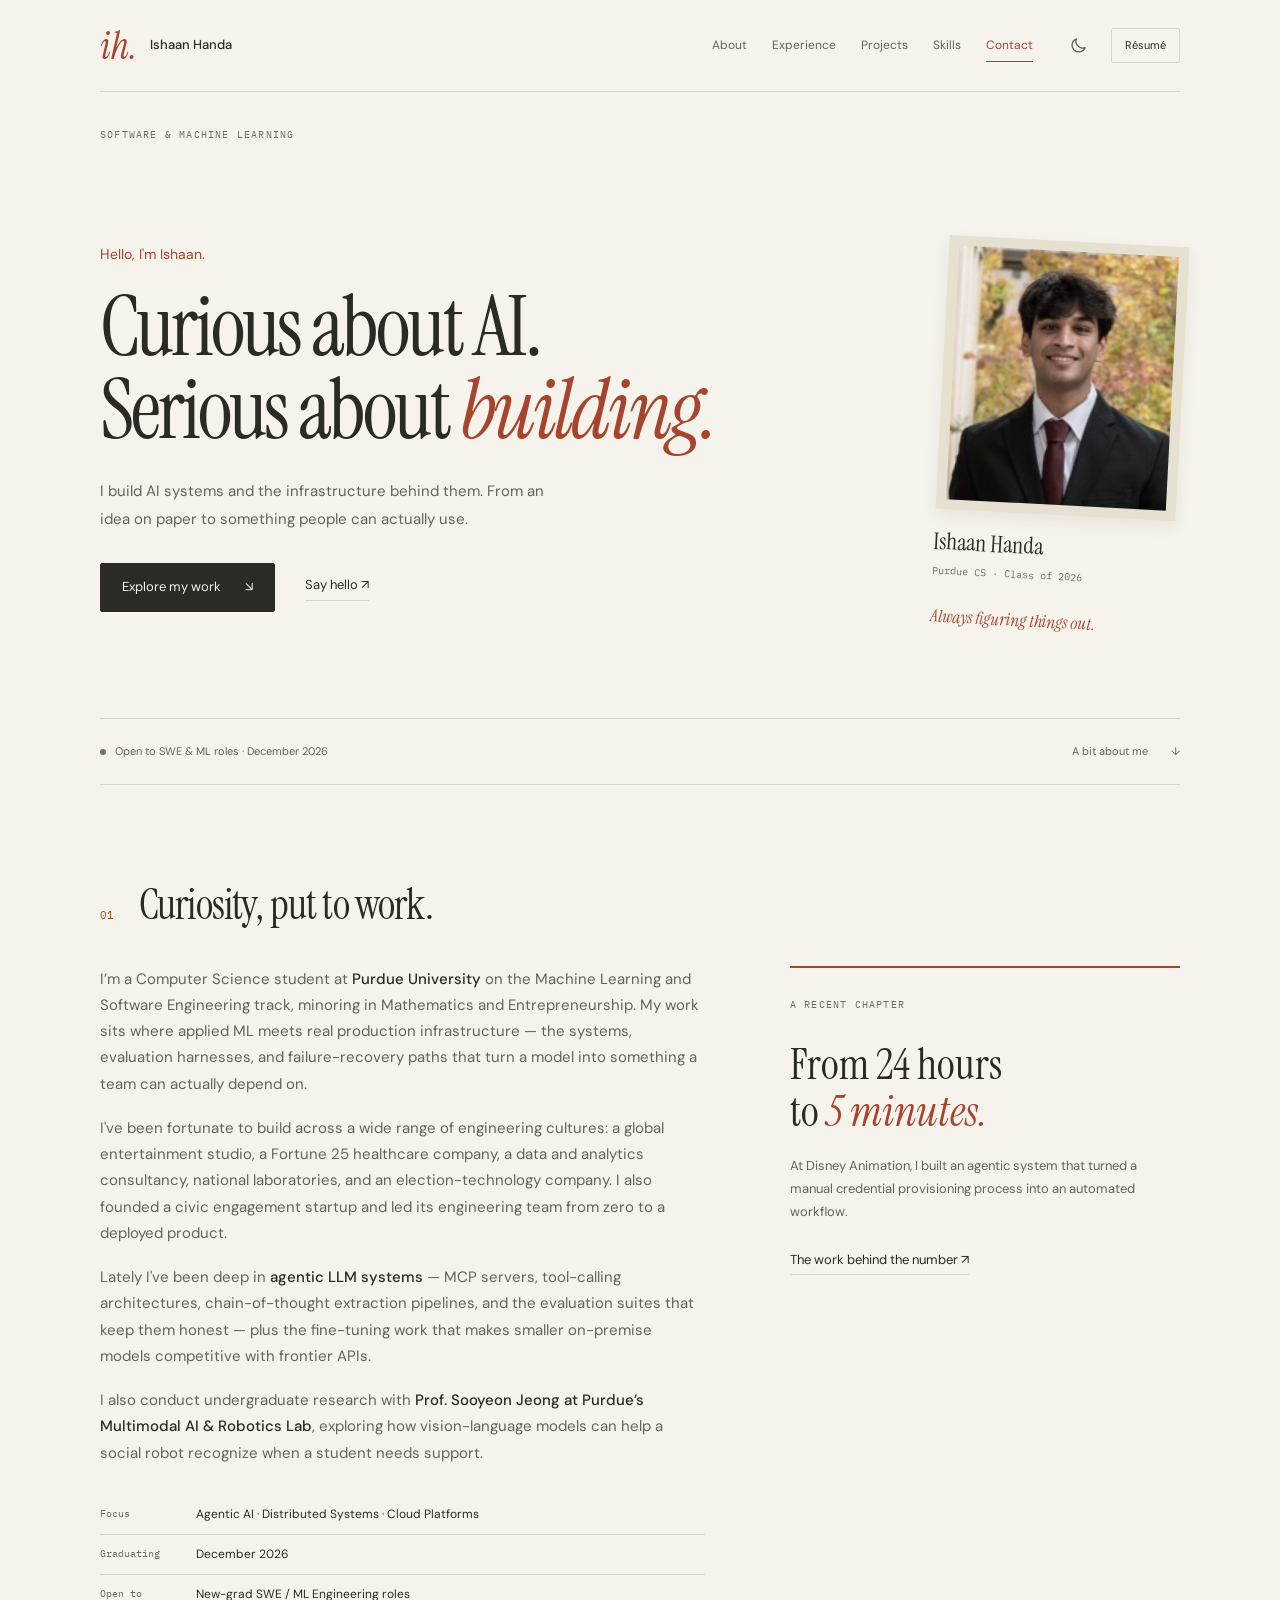
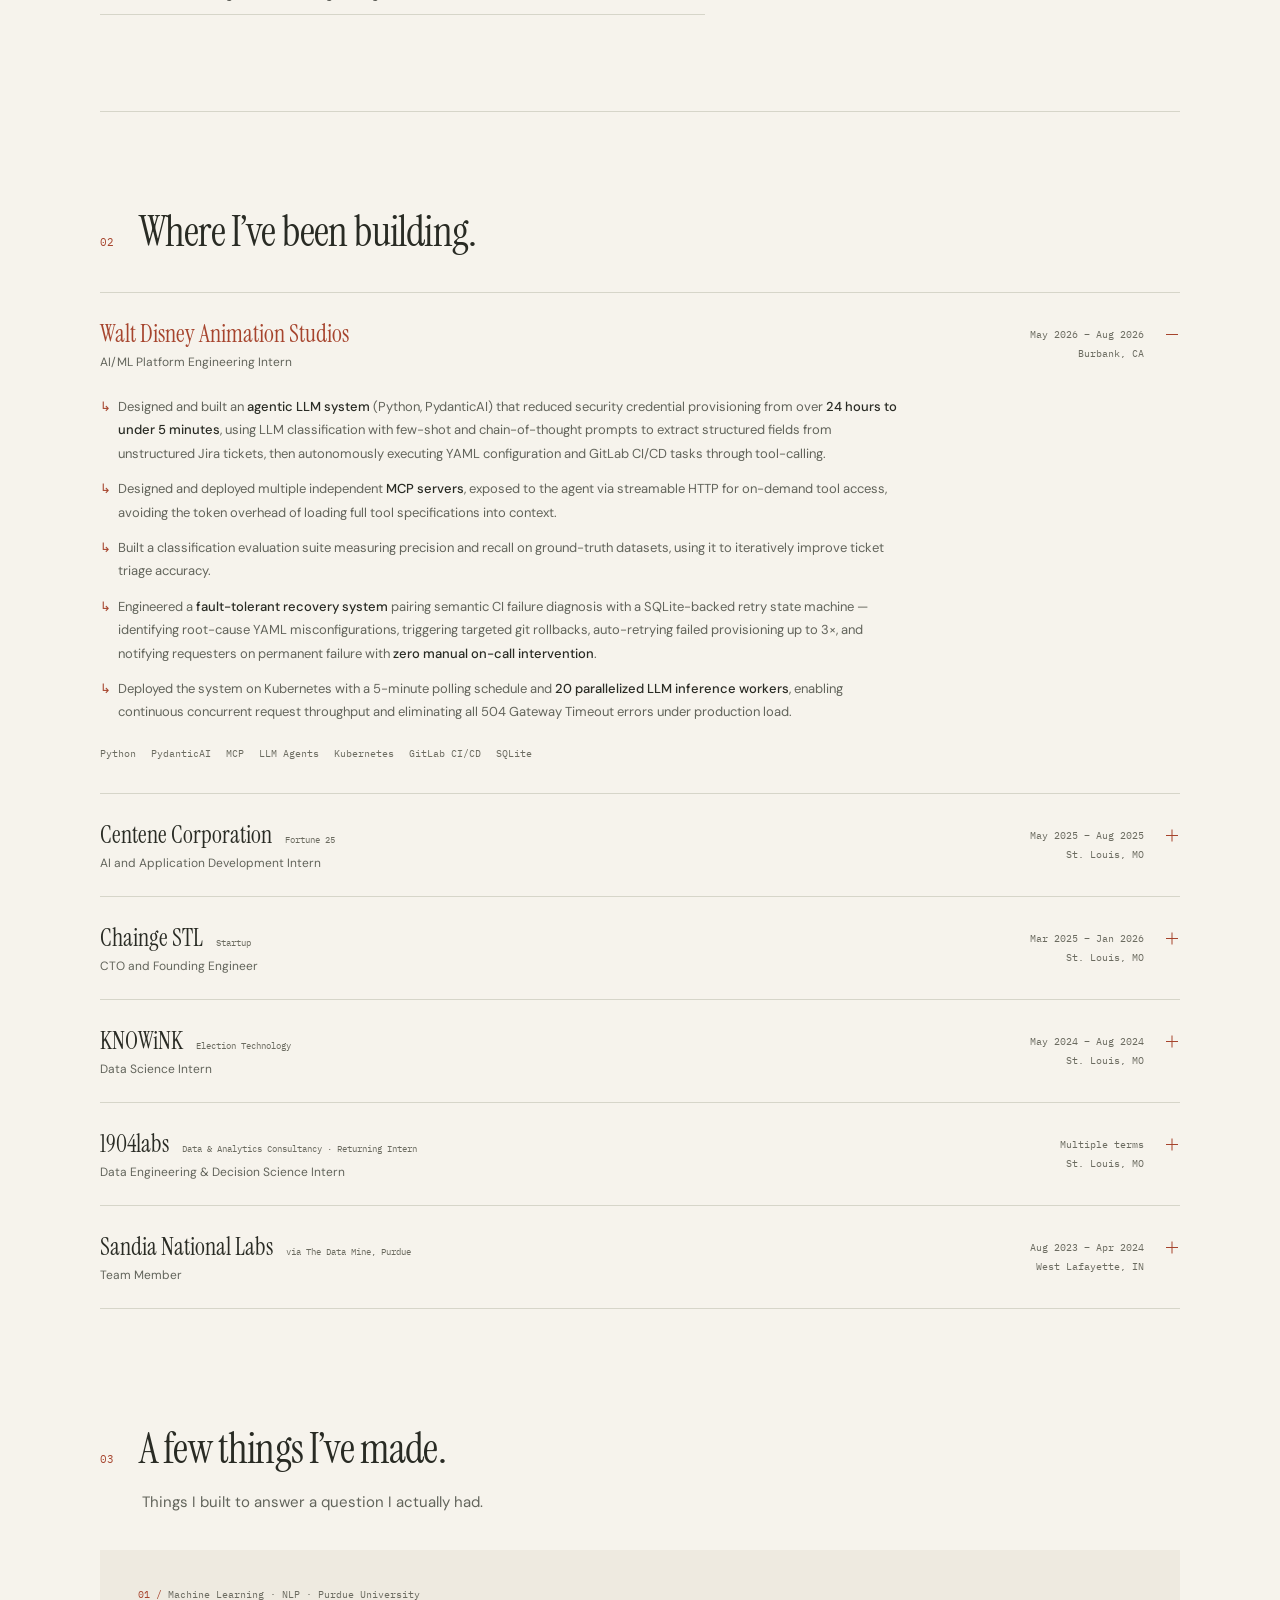
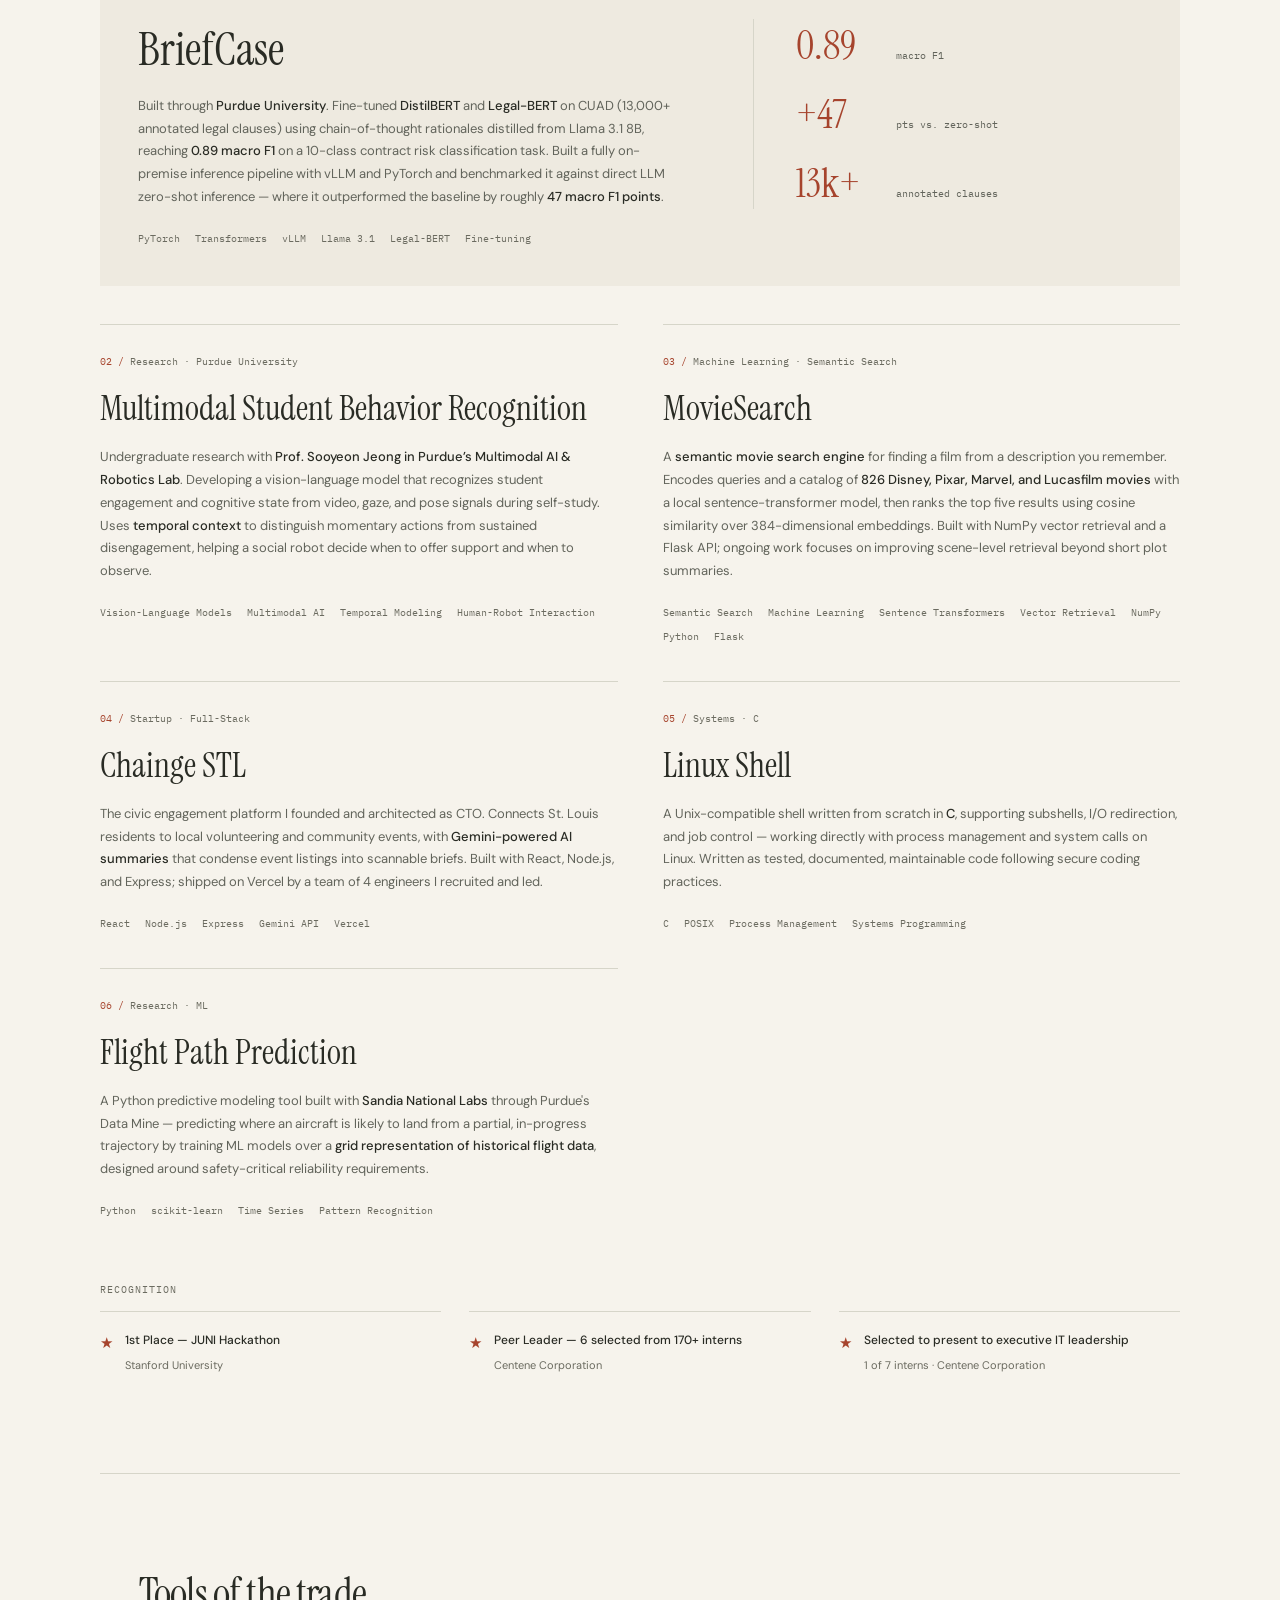
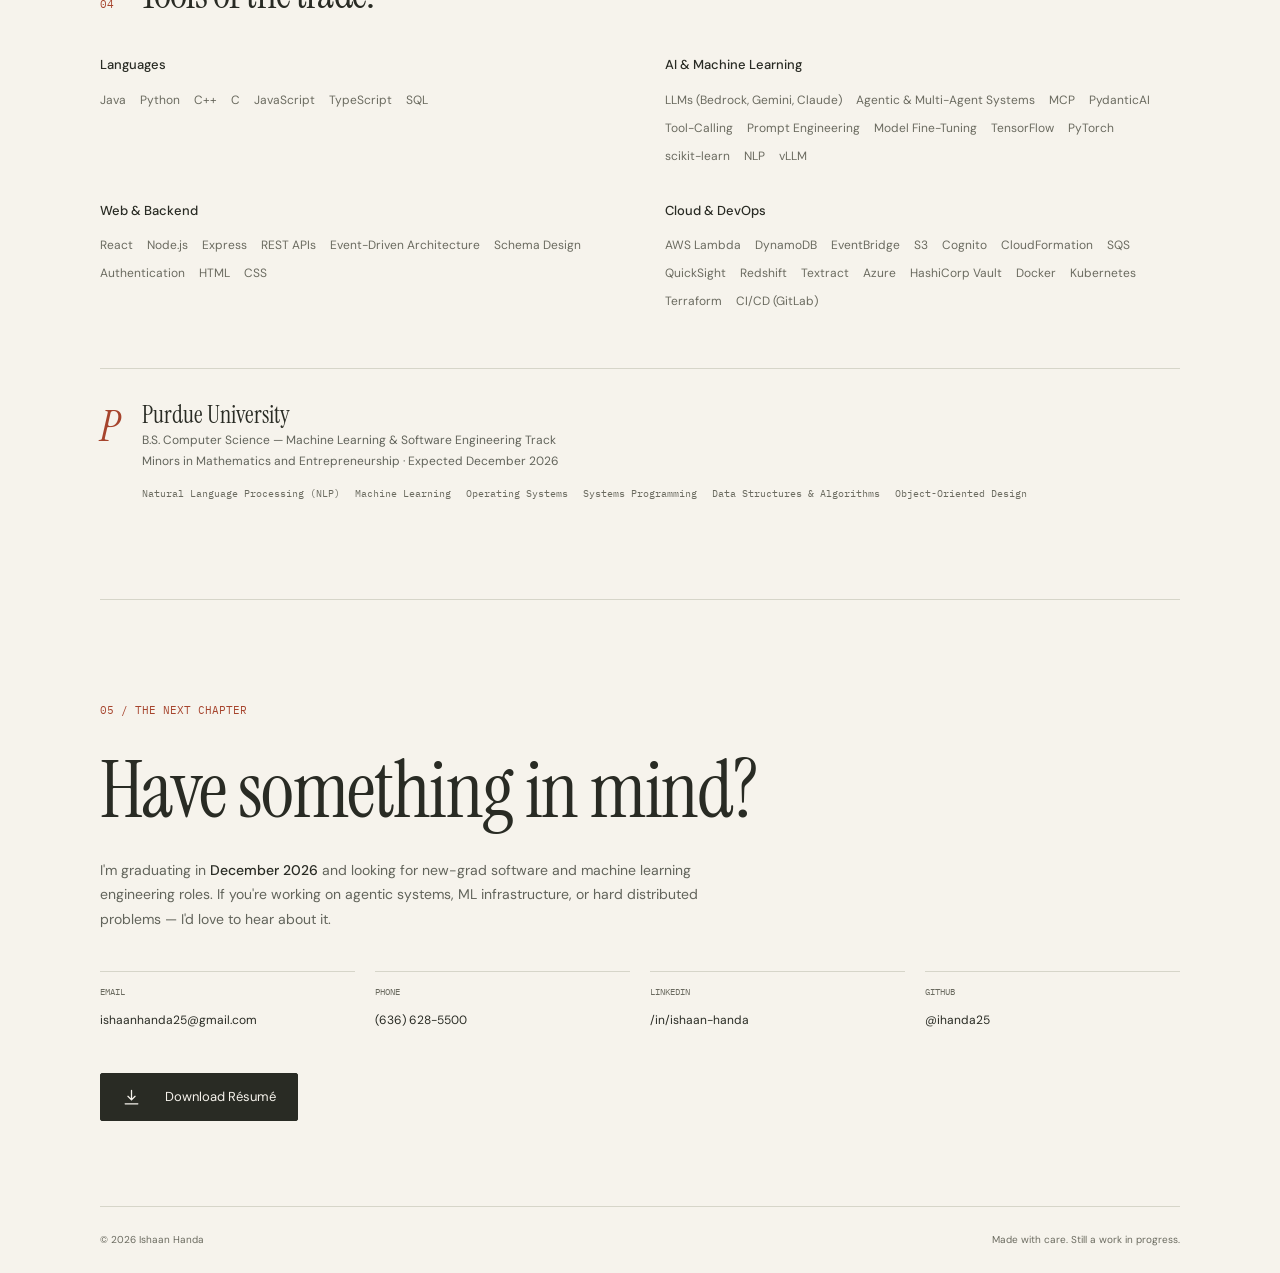
==== index.html @ b1f54fbf "Initial commit: personal site Single-page static site — index.html, styles.css, main.js — plus edito" ====
<!DOCTYPE html>
<html lang="en" data-theme="light">
<head>
<meta charset="UTF-8" />
<meta name="viewport" content="width=device-width, initial-scale=1.0" />
<title>Ishaan Handa — Software Engineer &amp; ML Engineer</title>

<meta name="description" content="Ishaan Handa — Purdue CS (Machine Learning &amp; Software Engineering). AI/ML Platform Engineering Intern at Walt Disney Animation Studios. Agentic LLM systems, distributed backends, and cloud infrastructure on AWS and Azure." />
<meta name="author" content="Ishaan Handa" />
<link rel="canonical" href="https://ishaanhanda.com/" />

<meta property="og:type" content="website" />
<meta property="og:title" content="Ishaan Handa — Software Engineer &amp; ML Engineer" />
<meta property="og:description" content="Purdue CS. Agentic LLM systems, distributed backends, and cloud infrastructure. Previously Disney Animation, Centene, 1904labs, KNOWiNK, Sandia National Labs." />
<meta property="og:url" content="https://ishaanhanda.com/" />
<meta name="twitter:card" content="summary_large_image" />

<link rel="preconnect" href="https://fonts.googleapis.com" />
<link rel="preconnect" href="https://fonts.gstatic.com" crossorigin />
<link href="https://fonts.googleapis.com/css2?family=DM+Sans:wght@400;500;600;700&family=Instrument+Serif:ital@0;1&family=IBM+Plex+Mono:wght@400;500&display=swap" rel="stylesheet" />
<link rel="stylesheet" href="styles.css" />
<link rel="icon" href="data:image/svg+xml,<svg xmlns='http://www.w3.org/2000/svg' viewBox='0 0 100 100'><rect width='100' height='100' rx='22' fill='%230b0d11'/><text y='71' x='50' text-anchor='middle' font-size='58' font-family='monospace' font-weight='bold' fill='%2338bdf8'>ih</text></svg>" />

<script type="application/ld+json">
{
  "@context": "https://schema.org",
  "@type": "Person",
  "name": "Ishaan Handa",
  "email": "mailto:ishaanhanda25@gmail.com",
  "telephone": "+1-636-628-5500",
  "url": "https://ishaanhanda.com/",
  "jobTitle": "Software Engineer, Machine Learning",
  "sameAs": ["https://linkedin.com/in/ishaan-handa", "https://github.com/ihanda25"],
  "alumniOf": { "@type": "CollegeOrUniversity", "name": "Purdue University" },
  "knowsAbout": ["Large Language Models", "Agentic AI Systems", "Model Context Protocol", "Distributed Systems", "AWS", "Machine Learning"]
}
</script>
</head>

<body>
<a class="skip-link" href="#main">Skip to content</a>

<div class="grain" aria-hidden="true"></div>
<div class="glow glow-a" aria-hidden="true"></div>
<div class="glow glow-b" aria-hidden="true"></div>

<!-- ══ NAV ══ -->
<header class="nav" id="nav">
  <div class="wrap nav-inner">
    <a href="#top" class="brand" aria-label="Ishaan Handa, home">
      <span class="brand-mark">ih.</span>
      <span class="brand-name">Ishaan Handa</span>
    </a>

    <nav id="nav-links" class="nav-links" aria-label="Section navigation">
      <a href="#about">About</a>
      <a href="#experience">Experience</a>
      <a href="#projects">Projects</a>
      <a href="#skills">Skills</a>
      <a href="#contact">Contact</a>
    </nav>

    <div class="nav-actions">
      <button id="theme-toggle" class="icon-btn" aria-label="Toggle color theme" title="Toggle theme">
        <svg class="i-sun" viewBox="0 0 24 24" aria-hidden="true"><circle cx="12" cy="12" r="4.2"/><path d="M12 2v2.6M12 19.4V22M2 12h2.6M19.4 12H22M4.9 4.9l1.9 1.9M17.2 17.2l1.9 1.9M19.1 4.9l-1.9 1.9M6.8 17.2l-1.9 1.9"/></svg>
        <svg class="i-moon" viewBox="0 0 24 24" aria-hidden="true"><path d="M20.5 14.6A8.6 8.6 0 0 1 9.4 3.5a8.6 8.6 0 1 0 11.1 11.1Z"/></svg>
      </button>
      <a class="btn btn-sm" href="assets/Ishaan-Handa-Resume.pdf" target="_blank" rel="noopener">Résumé</a>
      <button id="menu-btn" class="icon-btn menu-btn" aria-label="Open menu" aria-expanded="false" aria-controls="nav-links">
        <svg viewBox="0 0 24 24" aria-hidden="true"><path d="M3 6h18M3 12h18M3 18h18"/></svg>
      </button>
    </div>
  </div>
  <div class="nav-progress" id="nav-progress" aria-hidden="true"></div>
</header>

<main id="main">
<span id="top"></span>

<!-- ══ HERO ══ -->
<section class="hero wrap">
  <div class="hero-meta"><span>Software &amp; machine learning</span></div>
  <div class="hero-layout">
    <div class="hero-copy">
      <p class="eyebrow">Hello, I'm Ishaan.</p>
      <h1 class="hero-title">Curious about AI.<br>Serious about <em>building.</em></h1>
      <p class="hero-sub">I build AI systems and the infrastructure behind them. From an idea on paper to something people can actually use.</p>
      <div class="hero-cta"><a class="btn btn-primary" href="#projects">Explore my work <span aria-hidden="true">↘</span></a><a class="text-link" href="mailto:ishaanhanda25@gmail.com">Say hello <span aria-hidden="true">↗</span></a></div>
    </div>
    <figure class="portrait"><div class="portrait-frame"><img src="assets/headshot.jpeg" width="200" height="200" alt="Ishaan Handa" fetchpriority="high" /></div><figcaption>Ishaan Handa<span>Purdue CS · Class of 2026</span></figcaption><span class="portrait-note" aria-hidden="true">Always figuring things out.</span></figure>
  </div>
  <div class="hero-foot"><p><span class="status-dot" aria-hidden="true"></span>Open to SWE &amp; ML roles · December 2026</p><a href="#about">A bit about me <span aria-hidden="true">↓</span></a></div>
</section>

<!-- ══ ABOUT ══ -->
<section id="about" class="wrap section">
  <div class="sec-head reveal">
    <span class="sec-num">01</span>
    <h2>Curiosity, put to work.</h2>
  </div>

  <div class="about-grid">
    <div class="about-copy reveal">
      <p>
        I’m a Computer Science student at <strong>Purdue University</strong> on the Machine Learning and
        Software Engineering track, minoring in Mathematics and Entrepreneurship. My work sits where applied
        ML meets real production infrastructure — the systems, evaluation harnesses, and failure-recovery
        paths that turn a model into something a team can actually depend on.
      </p>
      <p>
        I've been fortunate to build across a wide range of engineering cultures: a global entertainment
        studio, a Fortune 25 healthcare company, a data and analytics consultancy, national laboratories,
        and an election-technology company. I also founded a civic engagement startup and led its
        engineering team from zero to a deployed product.
      </p>
      <p>
        Lately I've been deep in <strong>agentic LLM systems</strong> — MCP servers, tool-calling
        architectures, chain-of-thought extraction pipelines, and the evaluation suites that keep them
        honest — plus the fine-tuning work that makes smaller on-premise models competitive with
        frontier APIs.
      </p>

      <p>I also conduct undergraduate research with <strong>Prof. Sooyeon Jeong at Purdue’s Multimodal AI &amp; Robotics Lab</strong>, exploring how vision-language models can help a social robot recognize when a student needs support.</p>

      <ul class="about-facts">
        <li><span>Focus</span> Agentic AI · Distributed Systems · Cloud Platforms</li>
        <li><span>Graduating</span> December 2026</li>
        <li><span>Open to</span> New-grad SWE / ML Engineering roles</li>
      </ul>
    </div>

    <aside class="about-note reveal"><span class="note-label">A recent chapter</span><h3>From 24 hours<br>to <em>5 minutes.</em></h3><p>At Disney Animation, I built an agentic system that turned a manual credential provisioning process into an automated workflow.</p><a class="text-link" href="#experience">The work behind the number ↗</a></aside>
  </div>
</section>

<!-- ══ EXPERIENCE ══ -->
<section id="experience" class="wrap section">
  <div class="sec-head reveal">
    <span class="sec-num">02</span>
    <h2>Where I’ve been building.</h2>
  </div>

  <ol class="timeline">

    <!-- Disney -->
    <li class="tl-item reveal">
      <div class="tl-marker"><span class="tl-dot current"></span></div>
      <details class="tl-card" open><summary class="tl-head">
          <div>
            <h3 class="tl-role">AI/ML Platform Engineering Intern</h3>
            <p class="tl-org">Walt Disney Animation Studios</p>
          </div>
          <div class="tl-meta">
            <span class="tl-date">May 2026 – Aug 2026</span>
            <span class="tl-loc">Burbank, CA</span>
          </div>
        <span class="expand-mark" aria-hidden="true"></span></summary><div class="job-detail">
        <ul class="tl-bullets">
          <li>Designed and built an <strong>agentic LLM system</strong> (Python, PydanticAI) that reduced security credential provisioning from over <strong>24 hours to under 5 minutes</strong>, using LLM classification with few-shot and chain-of-thought prompts to extract structured fields from unstructured Jira tickets, then autonomously executing YAML configuration and GitLab CI/CD tasks through tool-calling.</li>
          <li>Designed and deployed multiple independent <strong>MCP servers</strong>, exposed to the agent via streamable HTTP for on-demand tool access, avoiding the token overhead of loading full tool specifications into context.</li>
          <li>Built a classification evaluation suite measuring precision and recall on ground-truth datasets, using it to iteratively improve ticket triage accuracy.</li>
          <li>Engineered a <strong>fault-tolerant recovery system</strong> pairing semantic CI failure diagnosis with a SQLite-backed retry state machine — identifying root-cause YAML misconfigurations, triggering targeted git rollbacks, auto-retrying failed provisioning up to 3×, and notifying requesters on permanent failure with <strong>zero manual on-call intervention</strong>.</li>
          <li>Deployed the system on Kubernetes with a 5-minute polling schedule and <strong>20 parallelized LLM inference workers</strong>, enabling continuous concurrent request throughput and eliminating all 504 Gateway Timeout errors under production load.</li>
        </ul>
        <ul class="chips">
          <li>Python</li><li>PydanticAI</li><li>MCP</li><li>LLM Agents</li><li>Kubernetes</li><li>GitLab CI/CD</li><li>SQLite</li>
        </ul>
      </div></details>
    </li>

    <!-- Centene -->
    <li class="tl-item reveal">
      <div class="tl-marker"><span class="tl-dot"></span></div>
      <details class="tl-card"><summary class="tl-head">
          <div>
            <h3 class="tl-role">AI and Application Development Intern</h3>
            <p class="tl-org">Centene Corporation <span class="org-note">Fortune 25</span></p>
          </div>
          <div class="tl-meta">
            <span class="tl-date">May 2025 – Aug 2025</span>
            <span class="tl-loc">St. Louis, MO</span>
          </div>
        <span class="expand-mark" aria-hidden="true"></span></summary><div class="job-detail">
        <ul class="tl-bullets">
          <li>Developed <strong>iBills</strong>, an end-to-end AI-powered billing pipeline using AWS Bedrock LLMs to automate reconciliation and transform fragmented billing data into structured, actionable insights.</li>
          <li>Built distributed data pipelines with AWS Lambda, DynamoDB, and Textract, achieving a <strong>5× improvement in processing accuracy</strong> and enabling real-time analytics.</li>
          <li>Engineered scalable backend services in Java and Python on AWS with object-oriented design, applying secure coding practices and architecting event-driven systems with EventBridge, SQS, Cognito authentication, and CloudFormation infrastructure as code.</li>
          <li>Selected as one of <strong>6 Peer Leaders among 170+ interns</strong>, and one of 7 interns invited to present technical work to executive IT leadership.</li>
        </ul>
        <ul class="chips">
          <li>AWS Bedrock</li><li>Lambda</li><li>DynamoDB</li><li>Textract</li><li>Java</li><li>Python</li><li>EventBridge</li><li>CloudFormation</li>
        </ul>
      </div></details>
    </li>

    <!-- Chainge STL -->
    <li class="tl-item reveal">
      <div class="tl-marker"><span class="tl-dot founder"></span></div>
      <details class="tl-card"><summary class="tl-head">
          <div>
            <h3 class="tl-role">CTO and Founding Engineer</h3>
            <p class="tl-org">Chainge STL <span class="org-note">Startup</span></p>
          </div>
          <div class="tl-meta">
            <span class="tl-date">Mar 2025 – Jan 2026</span>
            <span class="tl-loc">St. Louis, MO</span>
          </div>
        <span class="expand-mark" aria-hidden="true"></span></summary><div class="job-detail">
        <ul class="tl-bullets">
          <li>Founded and built a full-stack, consumer-facing <strong>civic engagement platform</strong> from scratch (React, Node.js, Express, REST APIs), owning architecture and product decisions end to end, deployed on Vercel with the Google Gemini API powering AI-generated event summaries.</li>
          <li>Recruited and led a <strong>team of 4 engineers</strong>, overseeing system design, code review, and testing to ensure high-quality, secure delivery.</li>
        </ul>
        <ul class="chips">
          <li>React</li><li>Node.js</li><li>Express</li><li>REST APIs</li><li>Gemini API</li><li>Vercel</li><li>Team Leadership</li>
        </ul>
      </div></details>
    </li>

    <!-- KNOWiNK -->
    <li class="tl-item reveal">
      <div class="tl-marker"><span class="tl-dot"></span></div>
      <details class="tl-card"><summary class="tl-head">
          <div>
            <h3 class="tl-role">Data Science Intern</h3>
            <p class="tl-org">KNOWiNK <span class="org-note">Election Technology</span></p>
          </div>
          <div class="tl-meta">
            <span class="tl-date">May 2024 – Aug 2024</span>
            <span class="tl-loc">St. Louis, MO</span>
          </div>
        <span class="expand-mark" aria-hidden="true"></span></summary><div class="job-detail">
        <ul class="tl-bullets">
          <li>Engineered Python and SQL data pipelines to process large-scale, <strong>real-time election data</strong>, improving speed and reliability by <strong>70%</strong> while enabling high-frequency ingestion.</li>
          <li>Built and optimized AWS QuickSight dashboards and Redshift queries, achieving a <strong>30% runtime reduction</strong> for real-time KPI reporting.</li>
        </ul>
        <ul class="chips">
          <li>Python</li><li>SQL</li><li>Redshift</li><li>QuickSight</li><li>ETL</li>
        </ul>
      </div></details>
    </li>

    <!-- 1904labs — NEEDS DETAIL -->
    <li class="tl-item reveal" data-todo="1904labs">
      <div class="tl-marker"><span class="tl-dot"></span></div>
      <details class="tl-card"><summary class="tl-head">
          <div>
            <h3 class="tl-role">Data Engineering &amp; Decision Science Intern</h3>
            <p class="tl-org">1904labs <span class="org-note">Data &amp; Analytics Consultancy · Returning Intern</span></p>
          </div>
          <div class="tl-meta">
            <span class="tl-date">Multiple terms</span>
            <span class="tl-loc">St. Louis, MO</span>
          </div>
        <span class="expand-mark" aria-hidden="true"></span></summary><div class="job-detail">
        <ul class="tl-bullets">
          <li>Contributed to <strong>data engineering and decision science</strong> initiatives for enterprise clients, building software and data solutions inside a human-centered design and agile delivery practice.</li>
          <li>Returned across <strong>multiple internship terms</strong>, working alongside consultants, data scientists, and designers on production client engagements from pipeline development through cloud deployment.</li>
        </ul>
        <ul class="chips">
          <li>Data Engineering</li><li>Decision Science</li><li>Python</li><li>SQL</li><li>Agile Delivery</li><li>Cloud</li>
        </ul>
      </div></details>
    </li>

    <!-- Sandia -->
    <li class="tl-item reveal">
      <div class="tl-marker"><span class="tl-dot"></span></div>
      <details class="tl-card"><summary class="tl-head">
          <div>
            <h3 class="tl-role">Team Member</h3>
            <p class="tl-org">Sandia National Labs <span class="org-note">via The Data Mine, Purdue</span></p>
          </div>
          <div class="tl-meta">
            <span class="tl-date">Aug 2023 – Apr 2024</span>
            <span class="tl-loc">West Lafayette, IN</span>
          </div>
        <span class="expand-mark" aria-hidden="true"></span></summary><div class="job-detail">
        <ul class="tl-bullets">
          <li>Collaborated with Sandia National Labs mentors and a Purdue Data Mine team to design, build, and test a Python-based <strong>flight prediction tool</strong>, applying pattern recognition and predictive modeling to truncated flight path and commercial data to deliver reliable, safety-focused models.</li>
          <li>Trained ML models over a <strong>grid representation of historical flight data</strong> to predict a probable landing location from a partial, in-progress trajectory.</li>
        </ul>
        <ul class="chips">
          <li>Python</li><li>Predictive Modeling</li><li>Pattern Recognition</li><li>scikit-learn</li>
        </ul>
      </div></details>
    </li>

  </ol>
</section>

<!-- ══ PROJECTS ══ -->
<section id="projects" class="wrap section">
  <div class="sec-head reveal">
    <span class="sec-num">03</span>
    <h2>A few things I’ve made.</h2>
  </div>
  <p class="sec-lede reveal">Things I built to answer a question I actually had.</p>

  <div class="proj-grid">

    <!-- BriefCase -->
    <article class="proj reveal proj-feature">
      <div class="proj-top">
        <span class="proj-tag">Machine Learning · NLP · Purdue University</span>
        <div class="proj-links">
          
        </div>
      </div>
      <h3 class="proj-title">BriefCase</h3>
      <p class="proj-desc">
        Built through <strong>Purdue University</strong>. Fine-tuned <strong>DistilBERT</strong> and <strong>Legal-BERT</strong> on CUAD (13,000+ annotated legal
        clauses) using chain-of-thought rationales distilled from Llama 3.1 8B, reaching <strong>0.89 macro F1</strong>
        on a 10-class contract risk classification task. Built a fully on-premise inference pipeline with vLLM and
        PyTorch and benchmarked it against direct LLM zero-shot inference — where it outperformed the baseline by
        roughly <strong>47 macro F1 points</strong>.
      </p>
      <ul class="proj-metrics">
        <li><b>0.89</b><span>macro F1</span></li>
        <li><b>+47</b><span>pts vs. zero-shot</span></li>
        <li><b>13k+</b><span>annotated clauses</span></li>
      </ul>
      <ul class="chips">
        <li>PyTorch</li><li>Transformers</li><li>vLLM</li><li>Llama 3.1</li><li>Legal-BERT</li><li>Fine-tuning</li>
      </ul>
    </article>

    <!-- Purdue research -->
    <article class="proj reveal">
      <div class="proj-top"><span class="proj-tag">Research · Purdue University</span></div>
      <h3 class="proj-title">Multimodal Student Behavior Recognition</h3>
      <p class="proj-desc">Undergraduate research with <strong>Prof. Sooyeon Jeong in Purdue’s Multimodal AI &amp; Robotics Lab</strong>. Developing a vision-language model that recognizes student engagement and cognitive state from video, gaze, and pose signals during self-study. Uses <strong>temporal context</strong> to distinguish momentary actions from sustained disengagement, helping a social robot decide when to offer support and when to observe.</p>
      <ul class="chips"><li>Vision-Language Models</li><li>Multimodal AI</li><li>Temporal Modeling</li><li>Human-Robot Interaction</li></ul>
    </article>

    <!-- Movie Search -->
    <article class="proj reveal">
      <div class="proj-top"><span class="proj-tag">Machine Learning · Semantic Search</span></div>
      <h3 class="proj-title">MovieSearch</h3>
      <p class="proj-desc">A <strong>semantic movie search engine</strong> for finding a film from a description you remember. Encodes queries and a catalog of <strong>826 Disney, Pixar, Marvel, and Lucasfilm movies</strong> with a local sentence-transformer model, then ranks the top five results using cosine similarity over 384-dimensional embeddings. Built with NumPy vector retrieval and a Flask API; ongoing work focuses on improving scene-level retrieval beyond short plot summaries.</p>
      <ul class="chips"><li>Semantic Search</li><li>Machine Learning</li><li>Sentence Transformers</li><li>Vector Retrieval</li><li>NumPy</li><li>Python</li><li>Flask</li></ul>
    </article>

    <!-- Chainge -->
    <article class="proj reveal">
      <div class="proj-top">
        <span class="proj-tag">Startup · Full-Stack</span>
        <div class="proj-links">
          
        </div>
      </div>
      <h3 class="proj-title">Chainge STL</h3>
      <p class="proj-desc">
        The civic engagement platform I founded and architected as CTO. Connects St. Louis residents to local
        volunteering and community events, with <strong>Gemini-powered AI summaries</strong> that condense event
        listings into scannable briefs. Built with React, Node.js, and Express; shipped on Vercel by a team of 4
        engineers I recruited and led.
      </p>
      <ul class="chips">
        <li>React</li><li>Node.js</li><li>Express</li><li>Gemini API</li><li>Vercel</li>
      </ul>
    </article>

    <!-- Linux Shell -->
    <article class="proj reveal">
      <div class="proj-top">
        <span class="proj-tag">Systems · C</span>
        <div class="proj-links">
          
        </div>
      </div>
      <h3 class="proj-title">Linux Shell</h3>
      <p class="proj-desc">
        A Unix-compatible shell written from scratch in <strong>C</strong>, supporting subshells, I/O redirection,
        and job control — working directly with process management and system calls on Linux. Written as tested,
        documented, maintainable code following secure coding practices.
      </p>
      <ul class="chips">
        <li>C</li><li>POSIX</li><li>Process Management</li><li>Systems Programming</li>
      </ul>
    </article>

    <!-- Flight Prediction -->
    <article class="proj reveal">
      <div class="proj-top">
        <span class="proj-tag">Research · ML</span>
      </div>
      <h3 class="proj-title">Flight Path Prediction</h3>
      <p class="proj-desc">
        A Python predictive modeling tool built with <strong>Sandia National Labs</strong> through Purdue's
        Data Mine — predicting where an aircraft is likely to land from a partial, in-progress trajectory by
        training ML models over a <strong>grid representation of historical flight data</strong>, designed
        around safety-critical reliability requirements.
      </p>
      <ul class="chips">
        <li>Python</li><li>scikit-learn</li><li>Time Series</li><li>Pattern Recognition</li>
      </ul>
    </article>

  </div>

  <!-- Awards -->
  <div class="awards reveal">
    <h3 class="awards-title">Recognition</h3>
    <ul class="award-list">
      <li class="award">
        <span class="award-ico" aria-hidden="true">★</span>
        <div>
          <b>1st Place — JUNI Hackathon</b>
          <span>Stanford University</span>
        </div>
      </li>
      <li class="award">
        <span class="award-ico" aria-hidden="true">★</span>
        <div>
          <b>Peer Leader — 6 selected from 170+ interns</b>
          <span>Centene Corporation</span>
        </div>
      </li>
      <li class="award">
        <span class="award-ico" aria-hidden="true">★</span>
        <div>
          <b>Selected to present to executive IT leadership</b>
          <span>1 of 7 interns · Centene Corporation</span>
        </div>
      </li>
    </ul>
  </div>
</section>

<!-- ══ SKILLS ══ -->
<section id="skills" class="wrap section">
  <div class="sec-head reveal">
    <span class="sec-num">04</span>
    <h2>Tools of the trade.</h2>
  </div>

  <div class="skills-grid">
    <div class="skill-card reveal">
      <h3><span class="sk-ico">&lt;/&gt;</span> Languages</h3>
      <ul class="chips lg"><li>Java</li><li>Python</li><li>C++</li><li>C</li><li>JavaScript</li><li>TypeScript</li><li>SQL</li></ul>
    </div>

    <div class="skill-card reveal">
      <h3><span class="sk-ico">◈</span> AI &amp; Machine Learning</h3>
      <ul class="chips lg"><li>LLMs (Bedrock, Gemini, Claude)</li><li>Agentic &amp; Multi-Agent Systems</li><li>MCP</li><li>PydanticAI</li><li>Tool-Calling</li><li>Prompt Engineering</li><li>Model Fine-Tuning</li><li>TensorFlow</li><li>PyTorch</li><li>scikit-learn</li><li>NLP</li><li>vLLM</li></ul>
    </div>

    <div class="skill-card reveal">
      <h3><span class="sk-ico">⇄</span> Web &amp; Backend</h3>
      <ul class="chips lg"><li>React</li><li>Node.js</li><li>Express</li><li>REST APIs</li><li>Event-Driven Architecture</li><li>Schema Design</li><li>Authentication</li><li>HTML</li><li>CSS</li></ul>
    </div>

    <div class="skill-card reveal">
      <h3><span class="sk-ico">☁</span> Cloud &amp; DevOps</h3>
      <ul class="chips lg"><li>AWS Lambda</li><li>DynamoDB</li><li>EventBridge</li><li>S3</li><li>Cognito</li><li>CloudFormation</li><li>SQS</li><li>QuickSight</li><li>Redshift</li><li>Textract</li><li>Azure</li><li>HashiCorp Vault</li><li>Docker</li><li>Kubernetes</li><li>Terraform</li><li>CI/CD (GitLab)</li></ul>
    </div>
  </div>

  <!-- Education -->
  <div class="edu reveal">
    <div class="edu-mark" aria-hidden="true">P</div>
    <div class="edu-body">
      <h3>Purdue University</h3>
      <p class="edu-deg">B.S. Computer Science — Machine Learning &amp; Software Engineering Track</p>
      <p class="edu-min">Minors in Mathematics and Entrepreneurship · Expected December 2026</p>
      <ul class="chips"><li>Natural Language Processing (NLP)</li><li>Machine Learning</li><li>Operating Systems</li><li>Systems Programming</li><li>Data Structures &amp; Algorithms</li><li>Object-Oriented Design</li></ul>
    </div>
  </div>
</section>

<!-- ══ CONTACT ══ -->
<section id="contact" class="wrap section contact">
  <div class="reveal">
    <span class="sec-num">05 / THE NEXT CHAPTER</span>
    <h2 class="contact-title">Have something in mind?</h2>
    <p class="contact-sub">
      I'm graduating in <strong>December 2026</strong> and looking for new-grad software and machine learning
      engineering roles. If you're working on agentic systems, ML infrastructure, or hard distributed problems —
      I'd love to hear about it.
    </p>

    <div class="contact-links">
      <a class="clink" href="mailto:ishaanhanda25@gmail.com">
        <span class="clink-label">Email</span>
        <span class="clink-val">ishaanhanda25@gmail.com</span>
      </a>
      <a class="clink" href="tel:+16366285500">
        <span class="clink-label">Phone</span>
        <span class="clink-val">(636) 628-5500</span>
      </a>
      <a class="clink" href="https://linkedin.com/in/ishaan-handa" target="_blank" rel="noopener">
        <span class="clink-label">LinkedIn</span>
        <span class="clink-val">/in/ishaan-handa</span>
      </a>
      <a class="clink" href="https://github.com/ihanda25" target="_blank" rel="noopener">
        <span class="clink-label">GitHub</span>
        <span class="clink-val">@ihanda25</span>
      </a>
    </div>

    <a class="btn btn-primary btn-lg" href="assets/Ishaan-Handa-Resume.pdf" target="_blank" rel="noopener">
      <svg viewBox="0 0 24 24" aria-hidden="true"><path d="M12 3v12M7.5 10.5 12 15l4.5-4.5M4 20h16"/></svg>
      Download Résumé
    </a>
  </div>
</section>

<footer class="footer">
  <div class="wrap footer-inner">
    <p>© <span id="year">2026</span> Ishaan Handa</p>
    <p class="footer-note">Made with care. Still a work in progress.</p>
  </div>
</footer>
</main>

<script src="main.js"></script>
</body>
</html>
---- styles.css ----
/* A quiet, personal portfolio: paper, ink, and a little vermilion. */
:root{--bg:#f6f3ec;--surface:#eeeae0;--text:#292b24;--text-2:#62645b;--text-3:#6b6b60;--line:#d6d5c9;--accent:#a6442d;--sans:'DM Sans',sans-serif;--serif:'Instrument Serif',Georgia,serif;--mono:'IBM Plex Mono',monospace;--ease:cubic-bezier(.22,.68,.32,1)}
[data-theme=dark]{--bg:#20231f;--surface:#2a2e28;--text:#eeeade;--text-2:#bdbeb1;--text-3:#aaaD9d;--line:#45493e;--accent:#e69c7c;color-scheme:dark}
*{box-sizing:border-box;margin:0;padding:0}html{scroll-behavior:smooth;scroll-padding-top:105px}body{font:15px/1.75 var(--sans);background:var(--bg);color:var(--text);-webkit-font-smoothing:antialiased}a{color:inherit;text-decoration:none}a,button,summary{ -webkit-tap-highlight-color:transparent}button{font:inherit;cursor:pointer}ul,ol{list-style:none}img{max-width:100%;display:block}svg{width:19px;height:19px;fill:none;stroke:currentColor;stroke-width:1.6;stroke-linecap:round;stroke-linejoin:round}::selection{background:var(--accent);color:var(--bg)}:focus-visible{outline:2px solid var(--accent);outline-offset:6px}.wrap{width:min(1080px,calc(100% - 100px));margin-inline:auto}.skip-link{position:fixed;top:-100px;left:20px;z-index:99;background:var(--bg);padding:12px}.skip-link:focus{top:12px}.grain,.glow{display:none}
.nav{position:sticky;top:0;z-index:30;background:color-mix(in srgb,var(--bg) 94%,transparent);backdrop-filter:blur(16px)}.nav-inner{height:92px;display:flex;align-items:center;justify-content:space-between;gap:30px;border-bottom:1px solid var(--line)}.brand{display:flex;align-items:center;gap:13px}.brand-mark{font:italic 38px var(--serif);color:var(--accent)}.brand-name{font-size:13px;font-weight:500}.nav-links{display:flex;gap:25px;margin-left:auto}.nav-links a{font-size:12px;color:var(--text-2);position:relative}.nav-links a::after{content:'';position:absolute;left:0;right:100%;bottom:-6px;height:1px;background:var(--accent);transition:right .25s}.nav-links a:hover::after,.nav-links a.active::after{right:0}.nav-links a.active{color:var(--accent)}.nav-actions{display:flex;gap:18px;align-items:center}.icon-btn{display:grid;place-items:center;width:30px;height:34px;background:none;border:0;color:var(--text-2)}.i-moon{display:block}.i-sun{display:none}[data-theme=dark] .i-moon{display:none}[data-theme=dark] .i-sun{display:block}.menu-btn{display:none}.nav-progress{position:absolute;bottom:0;height:1px;background:var(--accent);width:0}.btn{display:inline-flex;align-items:center;justify-content:center;gap:24px;padding:12px 21px;border:1px solid var(--line);border-radius:2px;font-size:13px;transition:background .25s,transform .25s}.btn:hover{background:var(--surface);transform:translateY(-2px)}.btn-sm{padding:7px 13px;font-size:11px}.btn-primary{background:var(--text);color:var(--bg);border-color:var(--text)}.btn-primary:hover{background:var(--accent);border-color:var(--accent)}.text-link{display:inline-block;font-size:13px;border-bottom:1px solid var(--line);padding-bottom:3px}.text-link:hover{color:var(--accent);border-color:var(--accent)}
.hero{padding-top:36px}.hero-meta{display:flex;justify-content:space-between;font:10px var(--mono);text-transform:uppercase;letter-spacing:.12em;color:var(--text-3)}.hero-layout{display:grid;grid-template-columns:1fr 240px;gap:70px;align-items:center;padding:80px 0 85px}.eyebrow{font-size:14px;margin-bottom:18px;color:var(--accent)}.hero-title{font:clamp(58px,6.6vw,88px)/.99 var(--serif);letter-spacing:-.035em;font-weight:400}.hero-title em{font-weight:400;color:var(--accent)}.hero-sub{max-width:450px;color:var(--text-2);font-size:15px;line-height:1.85;margin-top:26px}.hero-cta{display:flex;align-items:center;gap:30px;margin-top:30px}.portrait{position:relative;padding-top:20px;transform:rotate(3deg)}.portrait-frame{padding:10px;background:#e6e0d1;box-shadow:0 6px 16px #24271b13}.portrait img{width:220px;height:254px;object-fit:cover;filter:saturate(.65)}.portrait figcaption{font:23px var(--serif);margin-top:17px}.portrait figcaption span{display:block;font:10px var(--mono);margin-top:8px;color:var(--text-3)}.portrait-note{display:block;font:italic 17px var(--serif);color:var(--accent);margin-top:28px}.hero-foot{display:flex;justify-content:space-between;align-items:center;padding:23px 0;border-top:1px solid var(--line);border-bottom:1px solid var(--line);font-size:11px;color:var(--text-2)}.status-dot{display:inline-block;width:6px;height:6px;background:#677b50;border-radius:50%;margin-right:9px}.hero-foot a span{margin-left:20px}.section{padding-block:96px}.sec-head{display:flex;align-items:baseline;gap:25px;margin-bottom:36px}.sec-num{font:11px var(--mono);color:var(--accent)}h2{font:42px/1.15 var(--serif);letter-spacing:-.02em;font-weight:400}.sec-lede{color:var(--text-2);margin:-20px 0 35px;padding-left:42px}.about-grid{display:grid;grid-template-columns:1.55fr 1fr;gap:85px}.about-copy p{margin-bottom:18px;color:var(--text-2)}strong{font-weight:500;color:var(--text)}.about-facts{margin-top:29px}.about-facts li{display:flex;gap:20px;padding:9px 0;border-bottom:1px solid var(--line);font-size:12px}.about-facts span{flex:0 0 76px;color:var(--text-3);font:10px/2 var(--mono)}.about-note{align-self:start;border-top:2px solid var(--accent);padding:22px 0}.note-label{font:10px var(--mono);text-transform:uppercase;letter-spacing:.12em;color:var(--text-3)}.about-note h3{font:43px/1.1 var(--serif);margin:25px 0 20px}.about-note em{color:var(--accent);font-weight:400}.about-note p{font-size:13px;color:var(--text-2);margin-bottom:22px}
#experience{border-top:1px solid var(--line)}.timeline{border-top:1px solid var(--line)}.tl-marker{display:none}.tl-item{border-bottom:1px solid var(--line)}.tl-card{padding:0}.tl-head{list-style:none;cursor:pointer;position:relative;display:flex;align-items:center;justify-content:space-between;gap:20px;padding:25px 36px 25px 0}.tl-head::-webkit-details-marker{display:none}.tl-head>div:first-child{display:flex;flex-direction:column-reverse}.tl-org{font:24px var(--serif);margin-bottom:5px}.tl-role{font:12px var(--sans);color:var(--text-2)}.org-note{font:9px var(--mono);color:var(--text-3);margin-left:9px}.tl-meta{display:flex;flex-direction:column;text-align:right;font:10px/1.9 var(--mono);color:var(--text-3)}.expand-mark{position:absolute;right:2px;top:36px;width:12px;height:12px}.expand-mark:before,.expand-mark:after{content:'';position:absolute;background:var(--accent);width:12px;height:1px;top:5px}.expand-mark:after{transform:rotate(90deg);transition:transform .25s}.tl-card[open] .expand-mark:after{transform:rotate(0)}.tl-card[open] .tl-org,.tl-head:hover .tl-org{color:var(--accent)}.job-detail{padding:0 80px 30px 0;max-width:880px}.tl-bullets li{position:relative;padding-left:18px;margin:0 0 12px;color:var(--text-2);font-size:13px;line-height:1.8}.tl-bullets li:before{content:'↳';position:absolute;left:0;color:var(--accent)}.chips{display:flex;flex-wrap:wrap;gap:5px 15px;margin-top:20px}.chips li{font:10px/1.9 var(--mono);color:var(--text-3)}
#projects{padding-top:20px}.proj-grid{display:grid;grid-template-columns:1fr 1fr;gap:0 45px;counter-reset:project}.proj{padding:30px 0 35px;border-top:1px solid var(--line);position:relative;counter-increment:project}.proj-top{display:flex;align-items:center;justify-content:space-between;margin-bottom:18px}.proj-tag{font:10px var(--mono);color:var(--text-3)}.proj-tag:before{content:'0' counter(project) ' / ';color:var(--accent)}.proj-links:empty{display:none}.proj-title{font:34px var(--serif);margin-bottom:15px;font-weight:400}.proj-desc{font-size:13px;color:var(--text-2)}.proj-feature{grid-column:1/-1;background:var(--surface);border:0;padding:38px;margin-bottom:38px;display:grid;grid-template-columns:1.4fr 1fr;gap:0 70px}.proj-feature .proj-top,.proj-feature .chips{grid-column:1/-1}.proj-feature .proj-title{font-size:46px}.proj-feature .proj-desc{grid-column:1;grid-row:3}.proj-metrics{grid-column:2;grid-row:2/4;display:flex;flex-direction:column;justify-content:center;gap:17px;border-left:1px solid var(--line);padding-left:42px}.proj-metrics li{display:flex;align-items:baseline;gap:15px}.proj-metrics b{font:40px var(--serif);color:var(--accent);min-width:85px}.proj-metrics span{font:10px var(--mono);color:var(--text-2)}.awards{margin-top:28px}.awards-title{font:10px var(--mono);text-transform:uppercase;letter-spacing:.1em;margin-bottom:15px;color:var(--text-3)}.award-list{display:grid;grid-template-columns:repeat(3,1fr);gap:28px}.award{border-top:1px solid var(--line);padding-top:18px;display:flex;gap:12px}.award-ico{color:var(--accent)}.award b{display:block;font-size:12px;font-weight:500}.award span:not(.award-ico){font-size:11px;color:var(--text-3)}
#skills{border-top:1px solid var(--line)}.skills-grid{display:grid;grid-template-columns:1fr 1fr;gap:32px 50px}.skill-card h3{font-size:13px;font-weight:500}.sk-ico{display:none}.skill-card .chips{margin-top:12px;gap:5px 14px}.skill-card .chips li{font-family:var(--sans);font-size:12px}.edu{display:flex;gap:22px;margin-top:55px;padding-top:30px;border-top:1px solid var(--line)}.edu-mark{font:italic 42px var(--serif);color:var(--accent)}.edu-body h3{font:24px var(--serif)}.edu-deg,.edu-min{font-size:12px;color:var(--text-2)}.edu .chips{margin-top:12px}.contact{border-top:1px solid var(--line);padding-bottom:85px}.contact-title{font-size:clamp(50px,7vw,80px);margin:22px 0}.contact-sub{max-width:600px;color:var(--text-2);font-size:14px}.contact-links{display:grid;grid-template-columns:repeat(4,1fr);gap:20px;margin:40px 0}.clink{border-top:1px solid var(--line);padding-top:14px}.clink-label{display:block;font:9px var(--mono);color:var(--text-3);text-transform:uppercase;margin-bottom:9px}.clink-val{font-size:12px;overflow-wrap:anywhere}.clink:hover{color:var(--accent)}.footer-inner{padding:24px 0;border-top:1px solid var(--line);display:flex;justify-content:space-between;gap:20px;font-size:10px;color:var(--text-3)}
/* Content remains readable without JavaScript. */
.js .reveal{opacity:0;transform:translateY(16px);transition:opacity .6s var(--ease),transform .6s var(--ease)}.js .reveal.in{opacity:1;transform:none}
@media(min-width:1500px){.hero-layout{padding-block:110px}}
@media(max-width:900px){.wrap{width:calc(100% - 60px)}.nav-links{gap:15px}.brand-name{display:none}.hero-layout{gap:40px;grid-template-columns:1fr 190px}.portrait img{height:220px}.hero-title{font-size:66px}.about-grid{gap:40px}.org-note{display:block;margin:7px 0 0}.contact-links{grid-template-columns:1fr 1fr}}
@media(max-width:650px){html{scroll-padding-top:90px}.wrap{width:calc(100% - 40px)}.nav-inner{height:74px;gap:15px}.brand-name{display:inline}.nav-actions{gap:13px}.menu-btn{display:grid}.nav-links{display:none;position:absolute;top:74px;left:0;right:0;padding:22px;background:var(--bg);border-bottom:1px solid var(--line)}.nav-links.open{display:flex;flex-direction:column;gap:22px}.nav-links a{font-size:15px}.hero{padding-top:25px}.hero-meta{font-size:8px;letter-spacing:.05em}.hero-layout{grid-template-columns:1fr;padding:46px 0 40px;gap:36px}.hero-title{font-size:clamp(52px,11vw,70px)}.hero-sub{font-size:14px}.hero-cta{gap:24px}.portrait{width:100%;display:grid;grid-template-columns:85px 1fr;gap:0 20px;transform:none;padding:0;align-items:center}.portrait-frame{padding:5px;grid-row:1/3;transform:rotate(-4deg)}.portrait img{height:90px;object-fit:cover}.portrait figcaption{margin:0;font-size:22px}.portrait-note{font-size:15px;margin-top:10px}.hero-foot{gap:18px;font-size:10px;align-items:start}.hero-foot p{max-width:220px}.hero-foot a{white-space:nowrap}.hero-foot a span{margin-left:5px}.section{padding-block:65px}.sec-head{gap:15px;margin-bottom:28px}h2{font-size:34px}.about-grid{grid-template-columns:1fr;gap:30px}.about-note h3{font-size:38px}.about-note{padding-bottom:0}.tl-head{align-items:start;flex-direction:column;gap:10px;padding-block:23px}.tl-org{font-size:25px}.tl-meta{flex-direction:row;gap:12px;text-align:left}.job-detail{padding-right:0}.proj-grid{grid-template-columns:1fr;gap:0}.proj-feature{display:block;padding:25px;margin-bottom:10px}.proj-feature .proj-title{font-size:40px}.proj-metrics{border-left:0;border-top:1px solid var(--line);padding:20px 0 0;margin-top:25px;gap:12px}.proj-metrics b{font-size:34px}.sec-lede{padding-left:0;margin-top:-10px;font-size:13px}.award-list{grid-template-columns:1fr;gap:20px}.skills-grid{grid-template-columns:1fr;gap:28px}.contact-links{gap:25px 15px}.footer-inner{flex-direction:column;gap:5px}}
@media(prefers-reduced-motion:reduce){html{scroll-behavior:auto}*,*::before,*::after{transition:none!important;animation:none!important}.js .reveal{opacity:1;transform:none}}
@media print{.nav,.hero-cta,.footer{display:none}body{background:white;color:black}.js .reveal{opacity:1;transform:none}.section{padding-block:25px}.job-detail{display:block}details::details-content{content-visibility:visible}}
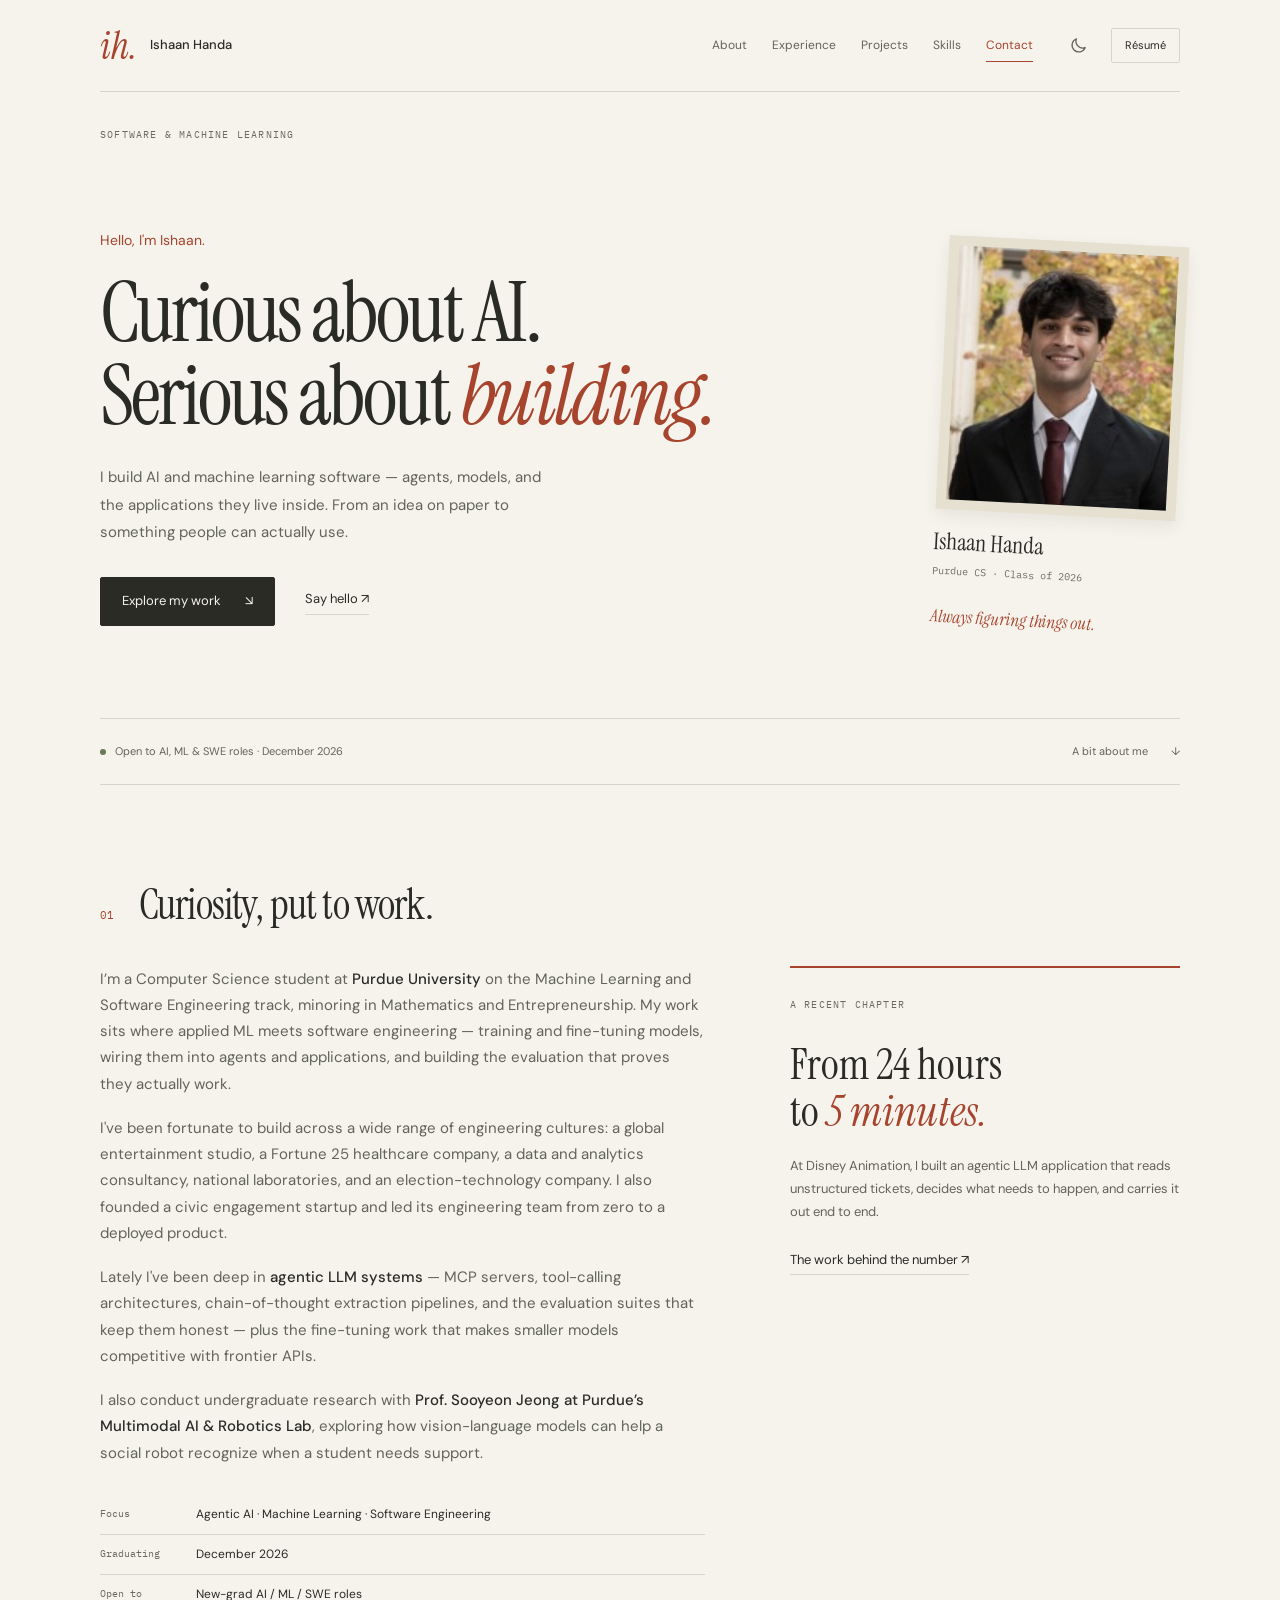
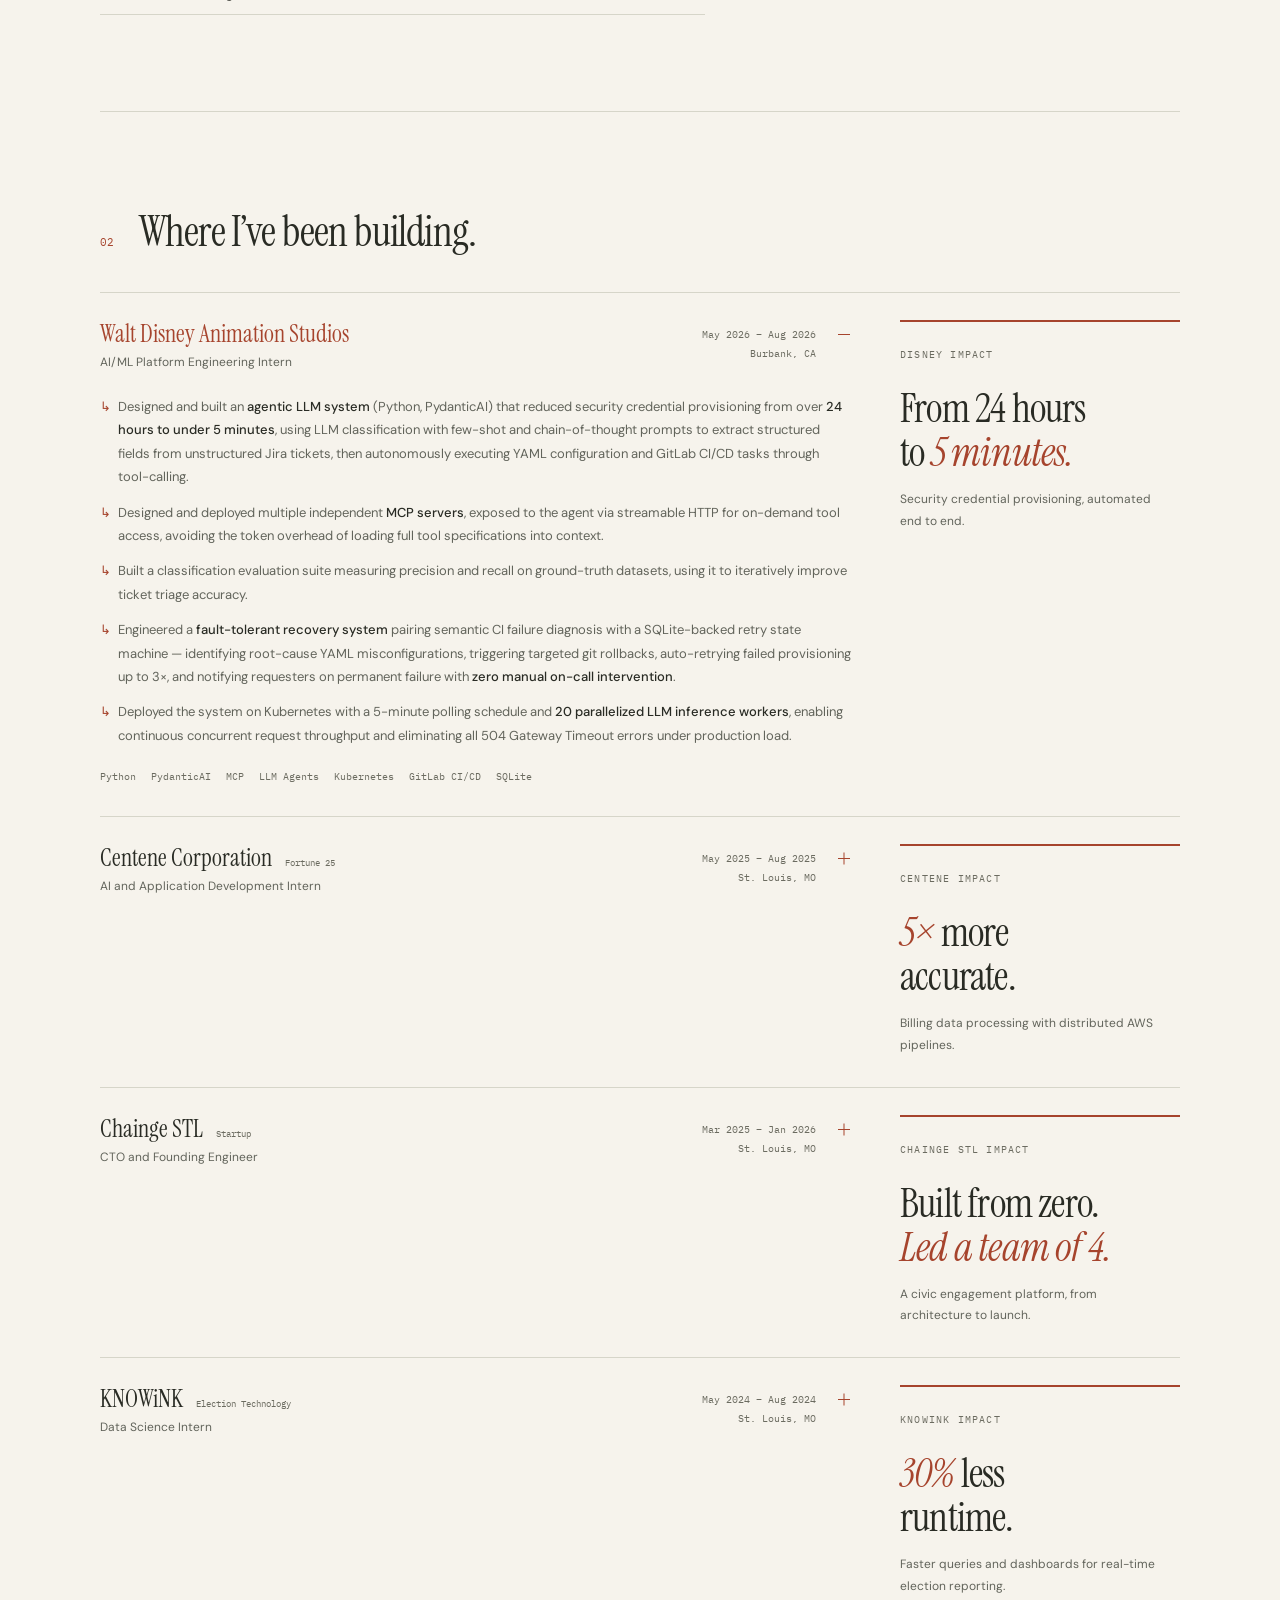
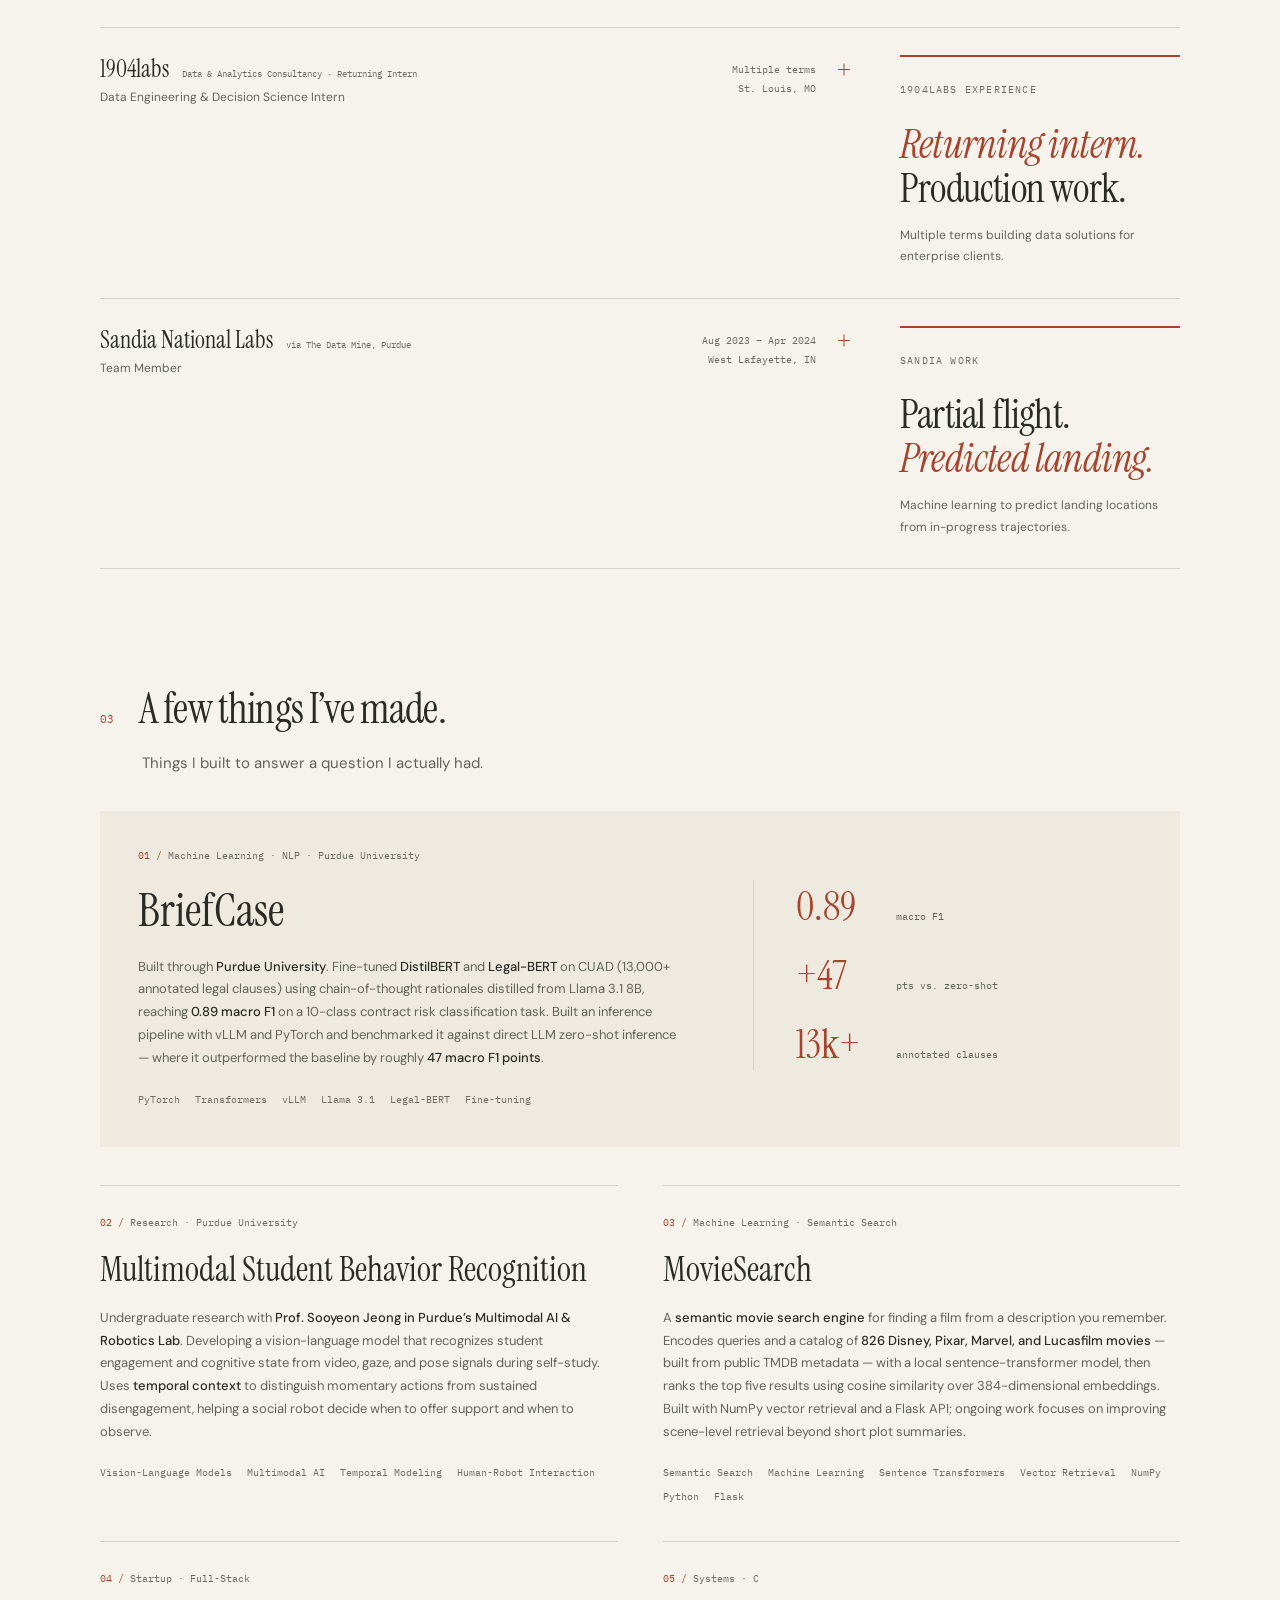
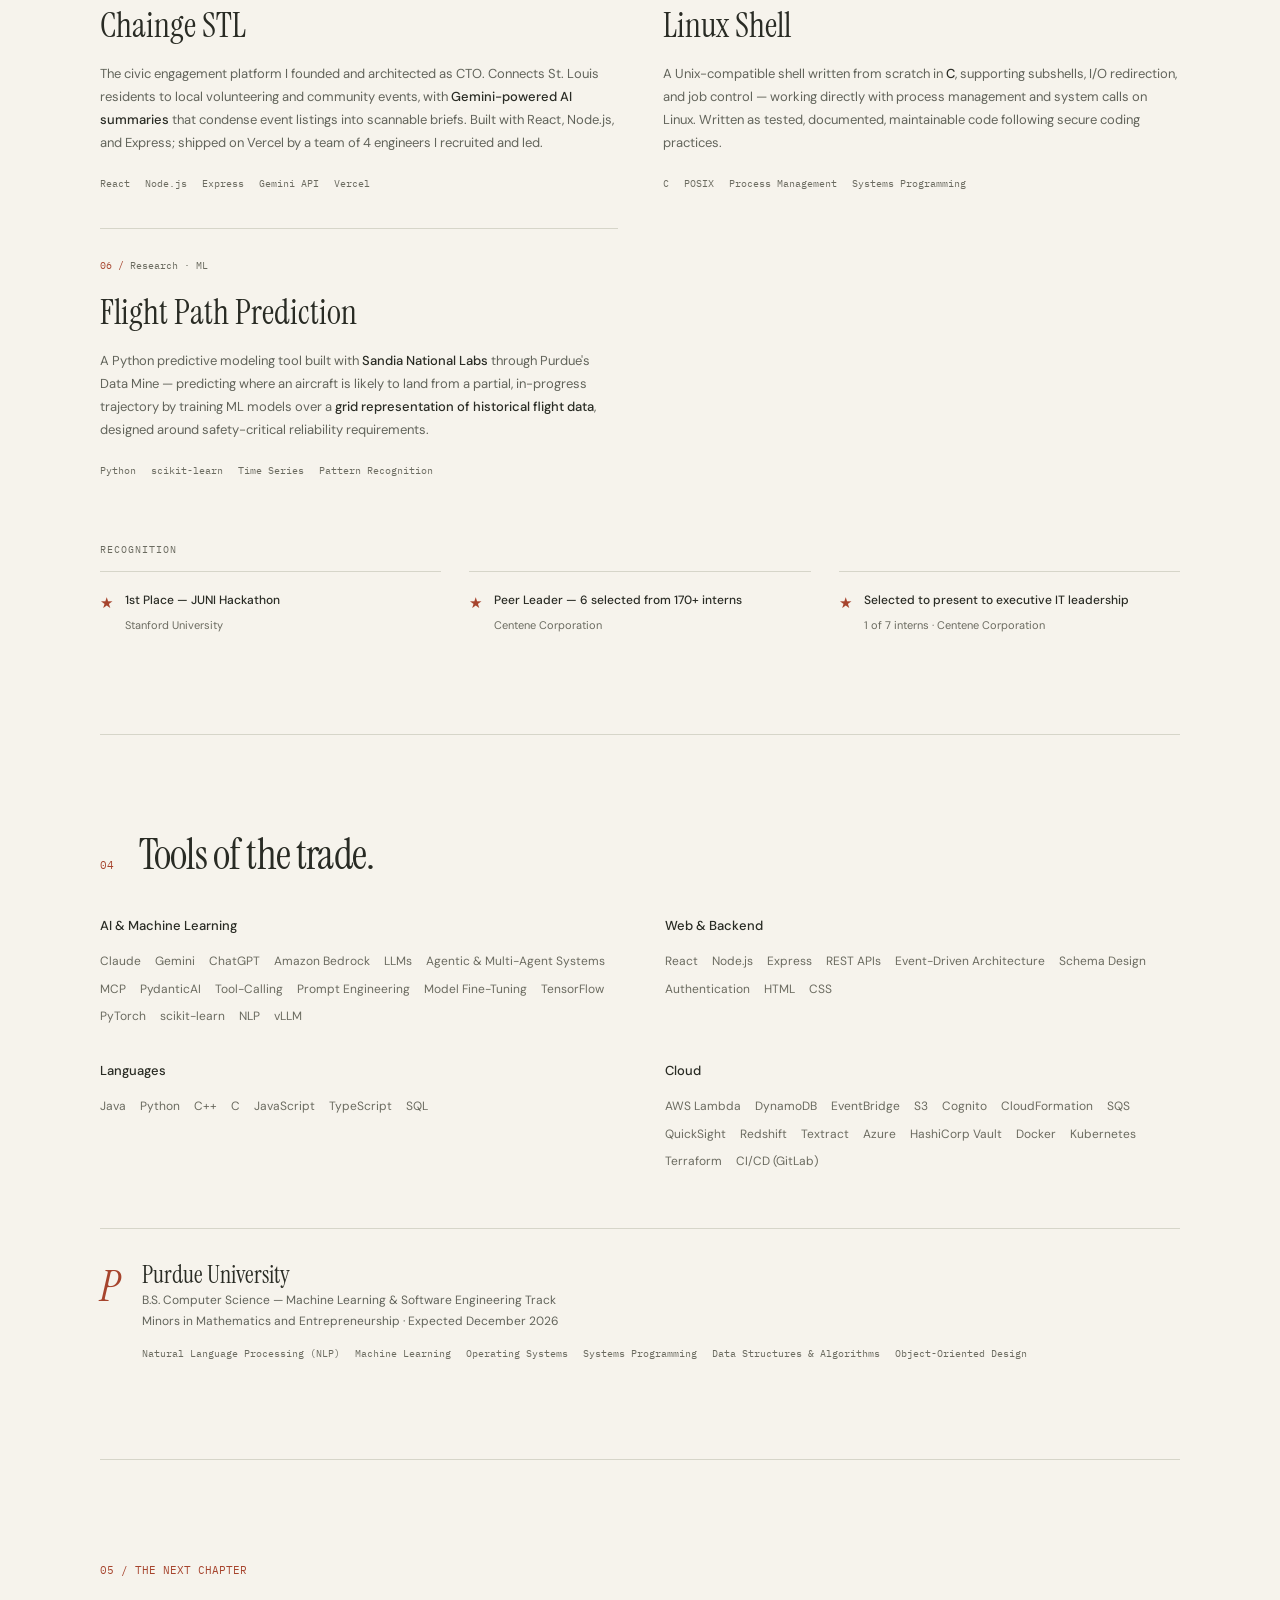
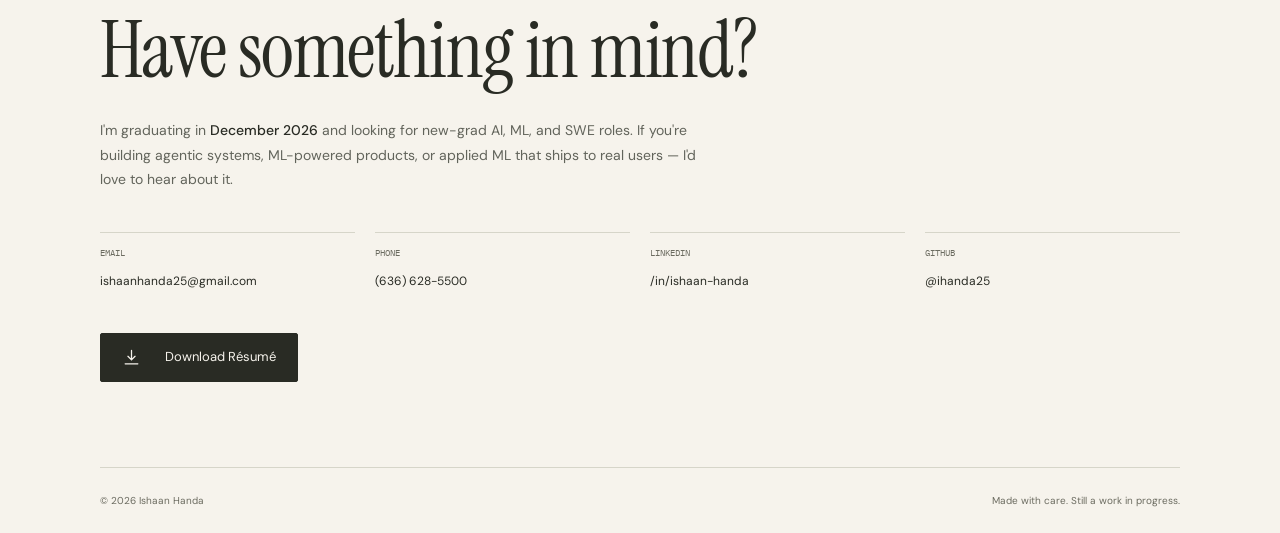
==== commit 080802b7: "Reframe positioning toward SWE + ML engineering Rewrites meta/OG descriptions, hero subcopy, About f" ====
--- a/index.html
+++ b/index.html
@@ -5,13 +5,13 @@
 <meta name="viewport" content="width=device-width, initial-scale=1.0" />
 <title>Ishaan Handa — Software Engineer &amp; ML Engineer</title>
 
-<meta name="description" content="Ishaan Handa — Purdue CS (Machine Learning &amp; Software Engineering). AI/ML Platform Engineering Intern at Walt Disney Animation Studios. Agentic LLM systems, distributed backends, and cloud infrastructure on AWS and Azure." />
+<meta name="description" content="Ishaan Handa — software and machine learning engineer. Purdue CS (Machine Learning &amp; Software Engineering). Builds agentic LLM systems, applied ML models, and full-stack applications. Recently AI/ML Platform Engineering Intern at Walt Disney Animation Studios." />
 <meta name="author" content="Ishaan Handa" />
 <link rel="canonical" href="https://ishaanhanda.com/" />
 
 <meta property="og:type" content="website" />
 <meta property="og:title" content="Ishaan Handa — Software Engineer &amp; ML Engineer" />
-<meta property="og:description" content="Purdue CS. Agentic LLM systems, distributed backends, and cloud infrastructure. Previously Disney Animation, Centene, 1904labs, KNOWiNK, Sandia National Labs." />
+<meta property="og:description" content="Purdue CS. Software and ML engineer building agentic LLM systems, applied ML models, and full-stack applications. Previously Disney Animation, Centene, 1904labs, KNOWiNK, Sandia National Labs." />
 <meta property="og:url" content="https://ishaanhanda.com/" />
 <meta name="twitter:card" content="summary_large_image" />
 
@@ -32,7 +32,7 @@
   "jobTitle": "Software Engineer, Machine Learning",
   "sameAs": ["https://linkedin.com/in/ishaan-handa", "https://github.com/ihanda25"],
   "alumniOf": { "@type": "CollegeOrUniversity", "name": "Purdue University" },
-  "knowsAbout": ["Large Language Models", "Agentic AI Systems", "Model Context Protocol", "Distributed Systems", "AWS", "Machine Learning"]
+  "knowsAbout": ["Machine Learning", "Large Language Models", "Agentic AI Systems", "Model Context Protocol", "Software Engineering", "AWS"]
 }
 </script>
 </head>
@@ -84,12 +84,12 @@
     <div class="hero-copy">
       <p class="eyebrow">Hello, I'm Ishaan.</p>
       <h1 class="hero-title">Curious about AI.<br>Serious about <em>building.</em></h1>
-      <p class="hero-sub">I build AI systems and the infrastructure behind them. From an idea on paper to something people can actually use.</p>
+      <p class="hero-sub">I build AI and machine learning software — agents, models, and the applications they live inside. From an idea on paper to something people can actually use.</p>
       <div class="hero-cta"><a class="btn btn-primary" href="#projects">Explore my work <span aria-hidden="true">↘</span></a><a class="text-link" href="mailto:ishaanhanda25@gmail.com">Say hello <span aria-hidden="true">↗</span></a></div>
     </div>
     <figure class="portrait"><div class="portrait-frame"><img src="assets/headshot.jpeg" width="200" height="200" alt="Ishaan Handa" fetchpriority="high" /></div><figcaption>Ishaan Handa<span>Purdue CS · Class of 2026</span></figcaption><span class="portrait-note" aria-hidden="true">Always figuring things out.</span></figure>
   </div>
-  <div class="hero-foot"><p><span class="status-dot" aria-hidden="true"></span>Open to SWE &amp; ML roles · December 2026</p><a href="#about">A bit about me <span aria-hidden="true">↓</span></a></div>
+  <div class="hero-foot"><p><span class="status-dot" aria-hidden="true"></span>Open to AI, ML &amp; SWE roles · December 2026</p><a href="#about">A bit about me <span aria-hidden="true">↓</span></a></div>
 </section>
 
 <!-- ══ ABOUT ══ -->
@@ -104,8 +104,8 @@
       <p>
         I’m a Computer Science student at <strong>Purdue University</strong> on the Machine Learning and
         Software Engineering track, minoring in Mathematics and Entrepreneurship. My work sits where applied
-        ML meets real production infrastructure — the systems, evaluation harnesses, and failure-recovery
-        paths that turn a model into something a team can actually depend on.
+        ML meets software engineering — training and fine-tuning models, wiring them into agents and
+        applications, and building the evaluation that proves they actually work.
       </p>
       <p>
         I've been fortunate to build across a wide range of engineering cultures: a global entertainment
@@ -116,20 +116,20 @@
       <p>
         Lately I've been deep in <strong>agentic LLM systems</strong> — MCP servers, tool-calling
         architectures, chain-of-thought extraction pipelines, and the evaluation suites that keep them
-        honest — plus the fine-tuning work that makes smaller on-premise models competitive with
+        honest — plus the fine-tuning work that makes smaller models competitive with
         frontier APIs.
       </p>
 
       <p>I also conduct undergraduate research with <strong>Prof. Sooyeon Jeong at Purdue’s Multimodal AI &amp; Robotics Lab</strong>, exploring how vision-language models can help a social robot recognize when a student needs support.</p>
 
       <ul class="about-facts">
-        <li><span>Focus</span> Agentic AI · Distributed Systems · Cloud Platforms</li>
+        <li><span>Focus</span> Agentic AI · Machine Learning · Software Engineering</li>
         <li><span>Graduating</span> December 2026</li>
-        <li><span>Open to</span> New-grad SWE / ML Engineering roles</li>
+        <li><span>Open to</span> New-grad AI / ML / SWE roles</li>
       </ul>
     </div>
 
-    <aside class="about-note reveal"><span class="note-label">A recent chapter</span><h3>From 24 hours<br>to <em>5 minutes.</em></h3><p>At Disney Animation, I built an agentic system that turned a manual credential provisioning process into an automated workflow.</p><a class="text-link" href="#experience">The work behind the number ↗</a></aside>
+    <aside class="about-note reveal"><span class="note-label">A recent chapter</span><h3>From 24 hours<br>to <em>5 minutes.</em></h3><p>At Disney Animation, I built an agentic LLM application that reads unstructured tickets, decides what needs to happen, and carries it out end to end.</p><a class="text-link" href="#experience">The work behind the number ↗</a></aside>
   </div>
 </section>
 
@@ -166,6 +166,11 @@
           <li>Python</li><li>PydanticAI</li><li>MCP</li><li>LLM Agents</li><li>Kubernetes</li><li>GitLab CI/CD</li><li>SQLite</li>
         </ul>
       </div></details>
+      <aside class="experience-impact" aria-label="Disney impact">
+        <span class="note-label">Disney impact</span>
+        <h3>From 24 hours<br>to <em>5 minutes.</em></h3>
+        <p>Security credential provisioning, automated end to end.</p>
+      </aside>
     </li>
 
     <!-- Centene -->
@@ -191,6 +196,11 @@
           <li>AWS Bedrock</li><li>Lambda</li><li>DynamoDB</li><li>Textract</li><li>Java</li><li>Python</li><li>EventBridge</li><li>CloudFormation</li>
         </ul>
       </div></details>
+      <aside class="experience-impact" aria-label="Centene impact">
+        <span class="note-label">Centene impact</span>
+        <h3><em>5×</em> more<br>accurate.</h3>
+        <p>Billing data processing with distributed AWS pipelines.</p>
+      </aside>
     </li>
 
     <!-- Chainge STL -->
@@ -214,6 +224,11 @@
           <li>React</li><li>Node.js</li><li>Express</li><li>REST APIs</li><li>Gemini API</li><li>Vercel</li><li>Team Leadership</li>
         </ul>
       </div></details>
+      <aside class="experience-impact" aria-label="Chainge STL impact">
+        <span class="note-label">Chainge STL impact</span>
+        <h3>Built from zero.<br><em>Led a team of 4.</em></h3>
+        <p>A civic engagement platform, from architecture to launch.</p>
+      </aside>
     </li>
 
     <!-- KNOWiNK -->
@@ -237,6 +252,11 @@
           <li>Python</li><li>SQL</li><li>Redshift</li><li>QuickSight</li><li>ETL</li>
         </ul>
       </div></details>
+      <aside class="experience-impact" aria-label="KNOWiNK impact">
+        <span class="note-label">KNOWiNK impact</span>
+        <h3><em>30%</em> less<br>runtime.</h3>
+        <p>Faster queries and dashboards for real-time election reporting.</p>
+      </aside>
     </li>
 
     <!-- 1904labs — NEEDS DETAIL -->
@@ -260,6 +280,11 @@
           <li>Data Engineering</li><li>Decision Science</li><li>Python</li><li>SQL</li><li>Agile Delivery</li><li>Cloud</li>
         </ul>
       </div></details>
+      <aside class="experience-impact" aria-label="1904labs experience">
+        <span class="note-label">1904labs experience</span>
+        <h3><em>Returning intern.</em><br>Production work.</h3>
+        <p>Multiple terms building data solutions for enterprise clients.</p>
+      </aside>
     </li>
 
     <!-- Sandia -->
@@ -283,6 +308,11 @@
           <li>Python</li><li>Predictive Modeling</li><li>Pattern Recognition</li><li>scikit-learn</li>
         </ul>
       </div></details>
+      <aside class="experience-impact" aria-label="Sandia work">
+        <span class="note-label">Sandia work</span>
+        <h3>Partial flight.<br><em>Predicted landing.</em></h3>
+        <p>Machine learning to predict landing locations from in-progress trajectories.</p>
+      </aside>
     </li>
 
   </ol>
@@ -310,7 +340,7 @@
       <p class="proj-desc">
         Built through <strong>Purdue University</strong>. Fine-tuned <strong>DistilBERT</strong> and <strong>Legal-BERT</strong> on CUAD (13,000+ annotated legal
         clauses) using chain-of-thought rationales distilled from Llama 3.1 8B, reaching <strong>0.89 macro F1</strong>
-        on a 10-class contract risk classification task. Built a fully on-premise inference pipeline with vLLM and
+        on a 10-class contract risk classification task. Built an inference pipeline with vLLM and
         PyTorch and benchmarked it against direct LLM zero-shot inference — where it outperformed the baseline by
         roughly <strong>47 macro F1 points</strong>.
       </p>
@@ -336,7 +366,7 @@
     <article class="proj reveal">
       <div class="proj-top"><span class="proj-tag">Machine Learning · Semantic Search</span></div>
       <h3 class="proj-title">MovieSearch</h3>
-      <p class="proj-desc">A <strong>semantic movie search engine</strong> for finding a film from a description you remember. Encodes queries and a catalog of <strong>826 Disney, Pixar, Marvel, and Lucasfilm movies</strong> with a local sentence-transformer model, then ranks the top five results using cosine similarity over 384-dimensional embeddings. Built with NumPy vector retrieval and a Flask API; ongoing work focuses on improving scene-level retrieval beyond short plot summaries.</p>
+      <p class="proj-desc">A <strong>semantic movie search engine</strong> for finding a film from a description you remember. Encodes queries and a catalog of <strong>826 Disney, Pixar, Marvel, and Lucasfilm movies</strong> — built from public TMDB metadata — with a local sentence-transformer model, then ranks the top five results using cosine similarity over 384-dimensional embeddings. Built with NumPy vector retrieval and a Flask API; ongoing work focuses on improving scene-level retrieval beyond short plot summaries.</p>
       <ul class="chips"><li>Semantic Search</li><li>Machine Learning</li><li>Sentence Transformers</li><li>Vector Retrieval</li><li>NumPy</li><li>Python</li><li>Flask</li></ul>
     </article>
 
@@ -436,13 +466,8 @@
 
   <div class="skills-grid">
     <div class="skill-card reveal">
-      <h3><span class="sk-ico">&lt;/&gt;</span> Languages</h3>
-      <ul class="chips lg"><li>Java</li><li>Python</li><li>C++</li><li>C</li><li>JavaScript</li><li>TypeScript</li><li>SQL</li></ul>
-    </div>
-
-    <div class="skill-card reveal">
       <h3><span class="sk-ico">◈</span> AI &amp; Machine Learning</h3>
-      <ul class="chips lg"><li>LLMs (Bedrock, Gemini, Claude)</li><li>Agentic &amp; Multi-Agent Systems</li><li>MCP</li><li>PydanticAI</li><li>Tool-Calling</li><li>Prompt Engineering</li><li>Model Fine-Tuning</li><li>TensorFlow</li><li>PyTorch</li><li>scikit-learn</li><li>NLP</li><li>vLLM</li></ul>
+      <ul class="chips lg"><li>Claude</li><li>Gemini</li><li>ChatGPT</li><li>Amazon Bedrock</li><li>LLMs</li><li>Agentic &amp; Multi-Agent Systems</li><li>MCP</li><li>PydanticAI</li><li>Tool-Calling</li><li>Prompt Engineering</li><li>Model Fine-Tuning</li><li>TensorFlow</li><li>PyTorch</li><li>scikit-learn</li><li>NLP</li><li>vLLM</li></ul>
     </div>
 
     <div class="skill-card reveal">
@@ -451,7 +476,12 @@
     </div>
 
     <div class="skill-card reveal">
-      <h3><span class="sk-ico">☁</span> Cloud &amp; DevOps</h3>
+      <h3><span class="sk-ico">&lt;/&gt;</span> Languages</h3>
+      <ul class="chips lg"><li>Java</li><li>Python</li><li>C++</li><li>C</li><li>JavaScript</li><li>TypeScript</li><li>SQL</li></ul>
+    </div>
+
+    <div class="skill-card reveal">
+      <h3><span class="sk-ico">☁</span> Cloud</h3>
       <ul class="chips lg"><li>AWS Lambda</li><li>DynamoDB</li><li>EventBridge</li><li>S3</li><li>Cognito</li><li>CloudFormation</li><li>SQS</li><li>QuickSight</li><li>Redshift</li><li>Textract</li><li>Azure</li><li>HashiCorp Vault</li><li>Docker</li><li>Kubernetes</li><li>Terraform</li><li>CI/CD (GitLab)</li></ul>
     </div>
   </div>
@@ -474,9 +504,8 @@
     <span class="sec-num">05 / THE NEXT CHAPTER</span>
     <h2 class="contact-title">Have something in mind?</h2>
     <p class="contact-sub">
-      I'm graduating in <strong>December 2026</strong> and looking for new-grad software and machine learning
-      engineering roles. If you're working on agentic systems, ML infrastructure, or hard distributed problems —
-      I'd love to hear about it.
+      I'm graduating in <strong>December 2026</strong> and looking for new-grad AI, ML, and SWE roles. If you're building agentic systems, ML-powered products, or applied ML that ships to
+      real users — I'd love to hear about it.
     </p>
 
     <div class="contact-links">
--- a/styles.css
+++ b/styles.css
@@ -14,3 +14,14 @@
 @media(max-width:650px){html{scroll-padding-top:90px}.wrap{width:calc(100% - 40px)}.nav-inner{height:74px;gap:15px}.brand-name{display:inline}.nav-actions{gap:13px}.menu-btn{display:grid}.nav-links{display:none;position:absolute;top:74px;left:0;right:0;padding:22px;background:var(--bg);border-bottom:1px solid var(--line)}.nav-links.open{display:flex;flex-direction:column;gap:22px}.nav-links a{font-size:15px}.hero{padding-top:25px}.hero-meta{font-size:8px;letter-spacing:.05em}.hero-layout{grid-template-columns:1fr;padding:46px 0 40px;gap:36px}.hero-title{font-size:clamp(52px,11vw,70px)}.hero-sub{font-size:14px}.hero-cta{gap:24px}.portrait{width:100%;display:grid;grid-template-columns:85px 1fr;gap:0 20px;transform:none;padding:0;align-items:center}.portrait-frame{padding:5px;grid-row:1/3;transform:rotate(-4deg)}.portrait img{height:90px;object-fit:cover}.portrait figcaption{margin:0;font-size:22px}.portrait-note{font-size:15px;margin-top:10px}.hero-foot{gap:18px;font-size:10px;align-items:start}.hero-foot p{max-width:220px}.hero-foot a{white-space:nowrap}.hero-foot a span{margin-left:5px}.section{padding-block:65px}.sec-head{gap:15px;margin-bottom:28px}h2{font-size:34px}.about-grid{grid-template-columns:1fr;gap:30px}.about-note h3{font-size:38px}.about-note{padding-bottom:0}.tl-head{align-items:start;flex-direction:column;gap:10px;padding-block:23px}.tl-org{font-size:25px}.tl-meta{flex-direction:row;gap:12px;text-align:left}.job-detail{padding-right:0}.proj-grid{grid-template-columns:1fr;gap:0}.proj-feature{display:block;padding:25px;margin-bottom:10px}.proj-feature .proj-title{font-size:40px}.proj-metrics{border-left:0;border-top:1px solid var(--line);padding:20px 0 0;margin-top:25px;gap:12px}.proj-metrics b{font-size:34px}.sec-lede{padding-left:0;margin-top:-10px;font-size:13px}.award-list{grid-template-columns:1fr;gap:20px}.skills-grid{grid-template-columns:1fr;gap:28px}.contact-links{gap:25px 15px}.footer-inner{flex-direction:column;gap:5px}}
 @media(prefers-reduced-motion:reduce){html{scroll-behavior:auto}*,*::before,*::after{transition:none!important;animation:none!important}.js .reveal{opacity:1;transform:none}}
 @media print{.nav,.hero-cta,.footer{display:none}body{background:white;color:black}.js .reveal{opacity:1;transform:none}.section{padding-block:25px}.job-detail{display:block}details::details-content{content-visibility:visible}}
+
+/* Experience highlights echo the large serif callout in About. */
+.tl-item{display:grid;grid-template-columns:minmax(0,1fr) 280px;gap:48px;align-items:start}
+.tl-card{min-width:0}
+.job-detail{max-width:none;padding:0 0 30px}
+.experience-impact{border-top:2px solid var(--accent);margin:27px 0 30px;padding-top:18px}
+.experience-impact h3{font:40px/1.1 var(--serif);font-weight:400;letter-spacing:-.02em;margin:20px 0 15px}
+.experience-impact em{color:var(--accent);font-weight:400}
+.experience-impact p{font-size:12px;line-height:1.8;color:var(--text-2);max-width:270px}
+@media(min-width:651px) and (max-width:900px){.tl-item{grid-template-columns:minmax(0,1fr) 220px;gap:28px}.tl-head{align-items:start;flex-direction:column;gap:10px}.tl-meta{text-align:left;flex-direction:row;flex-wrap:wrap;gap:0 12px}.experience-impact h3{font-size:34px}}
+@media(max-width:650px){.tl-item{grid-template-columns:minmax(0,1fr);gap:0}.experience-impact{margin:0 0 28px;padding-top:18px}.experience-impact h3{font-size:36px;margin:16px 0 12px}.experience-impact p{max-width:100%}}
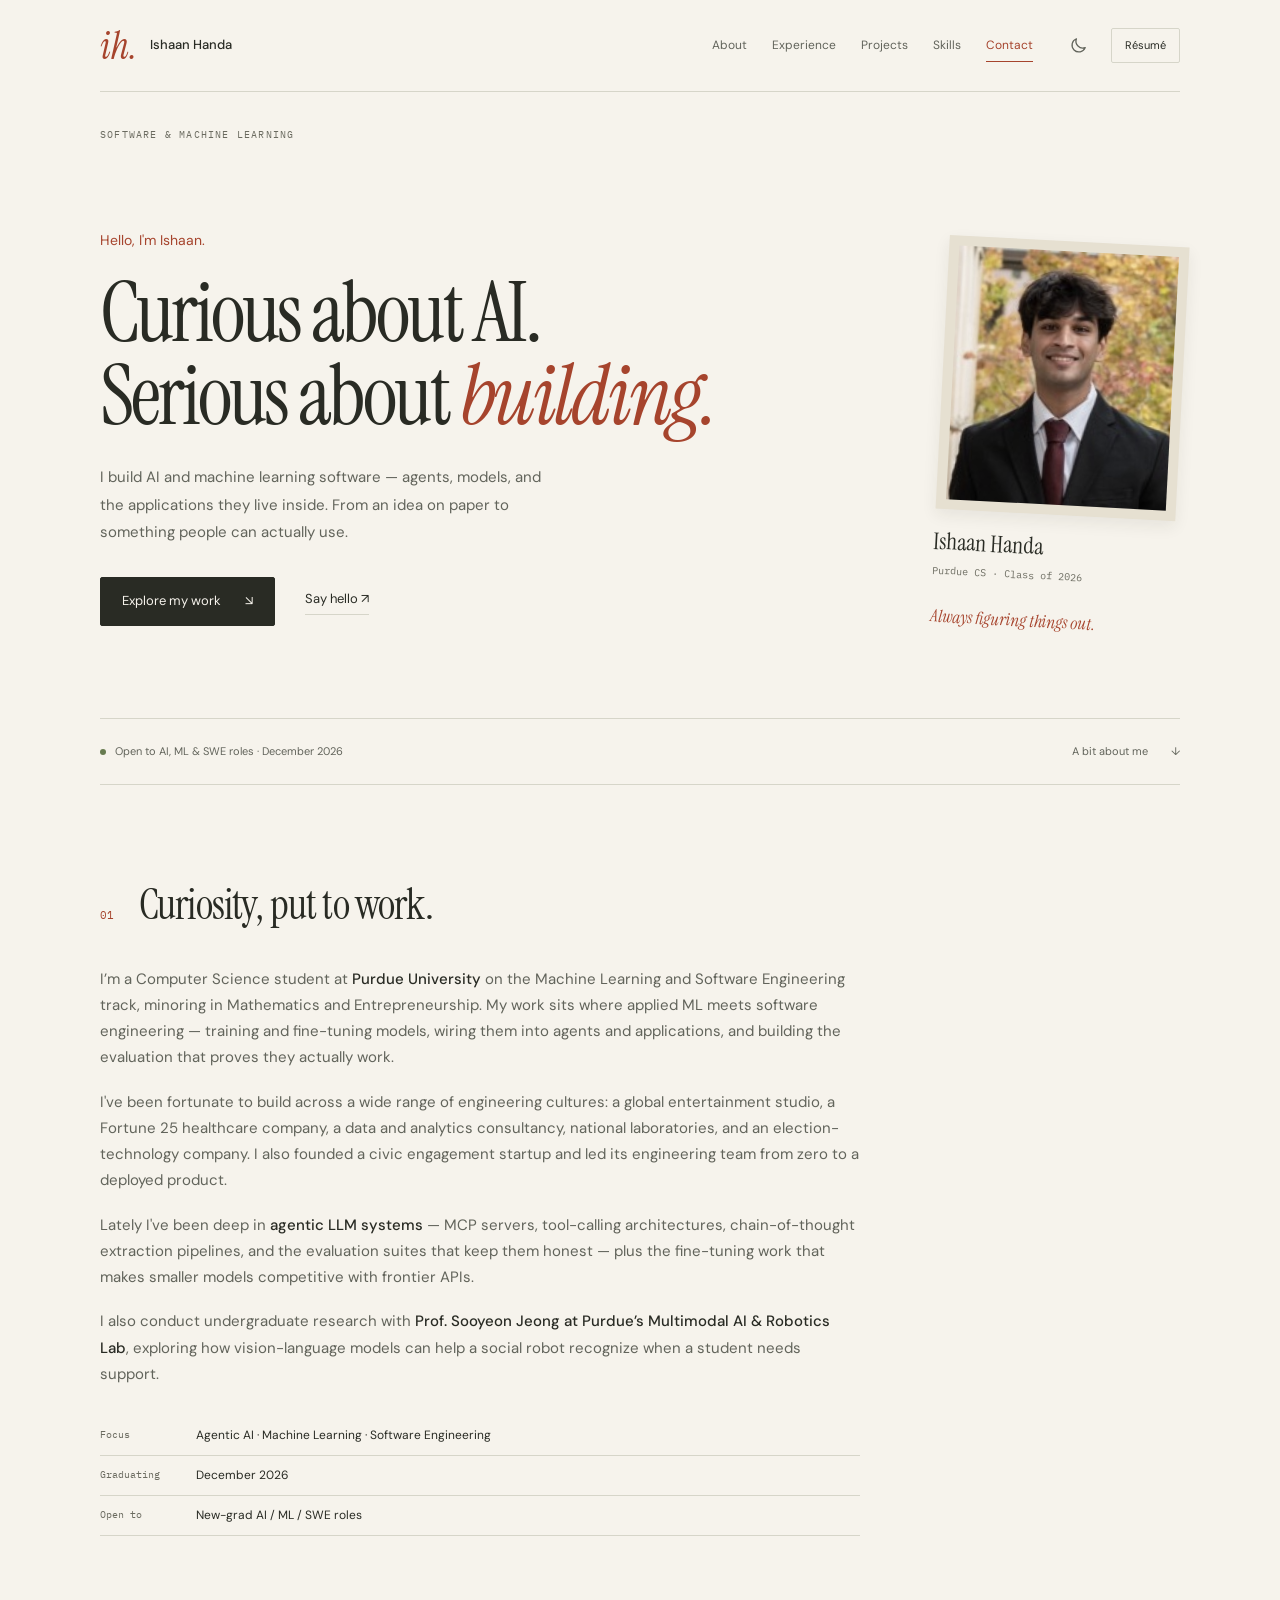
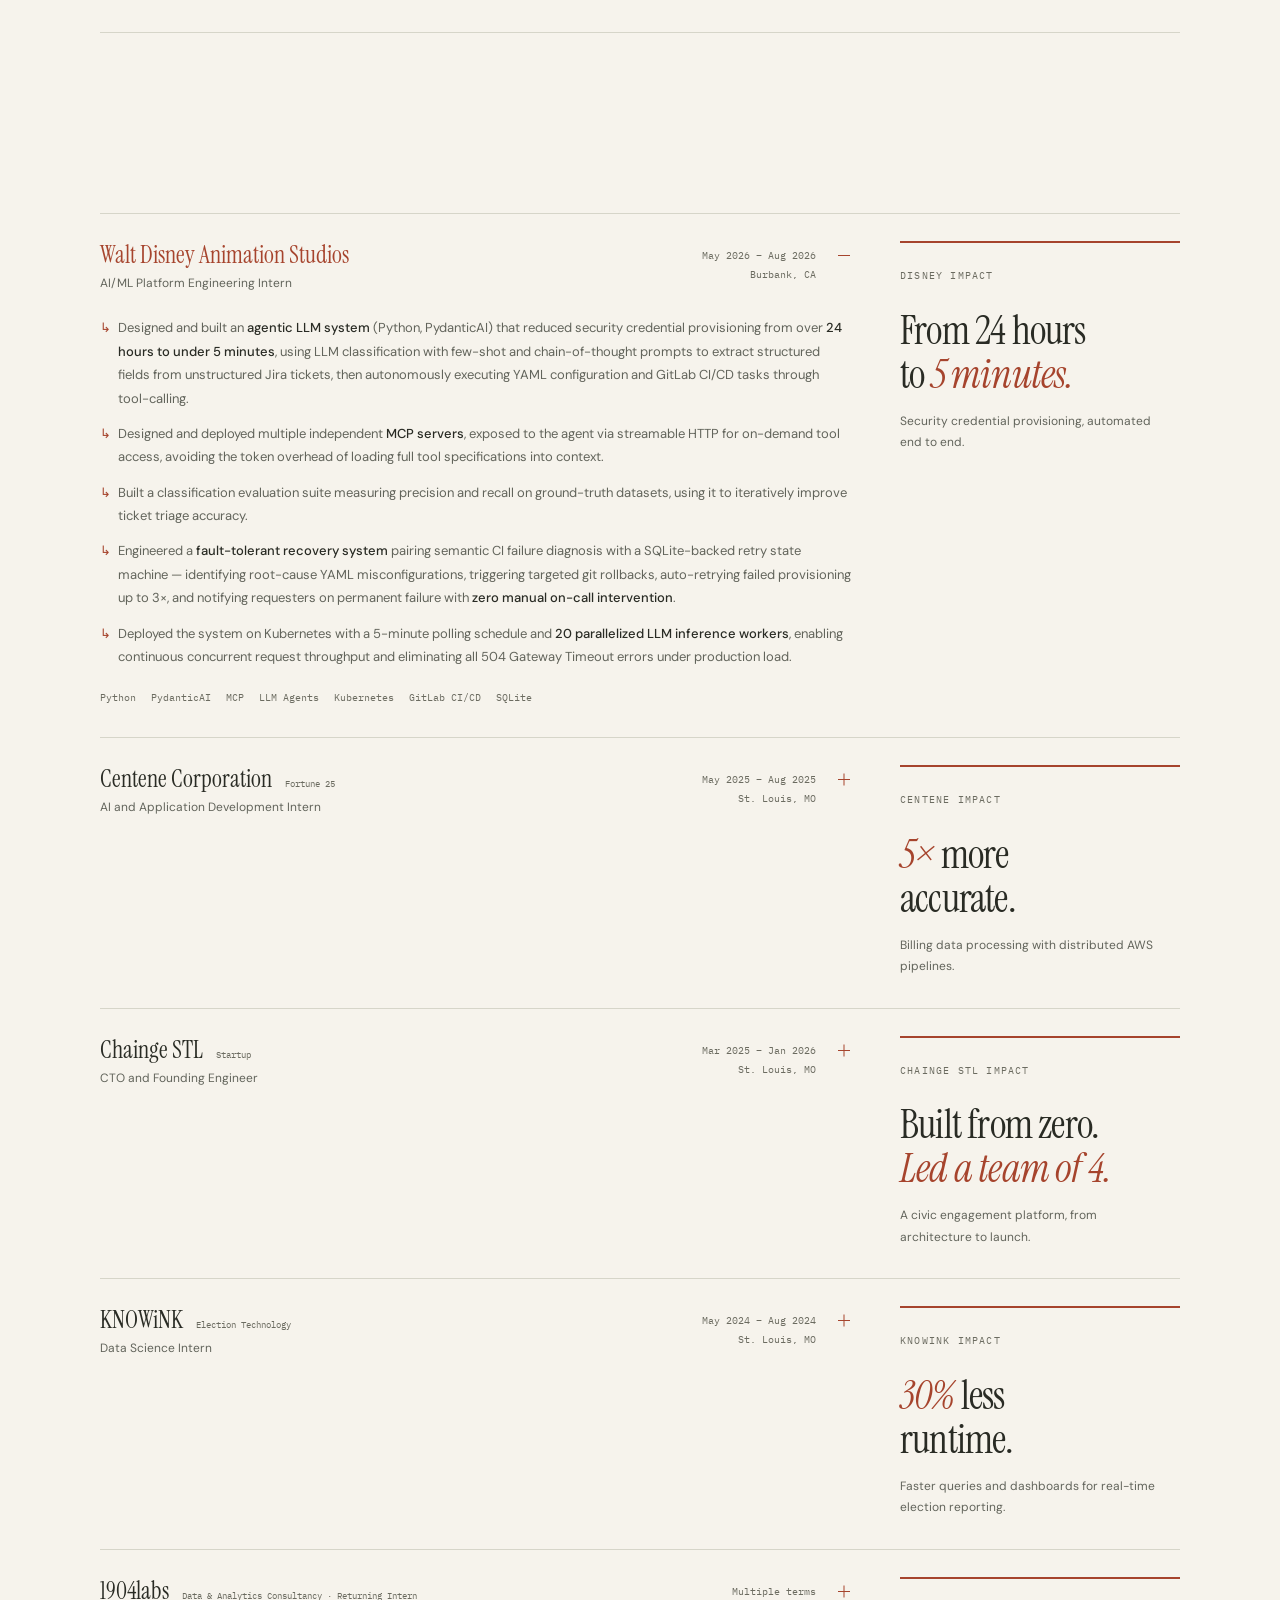
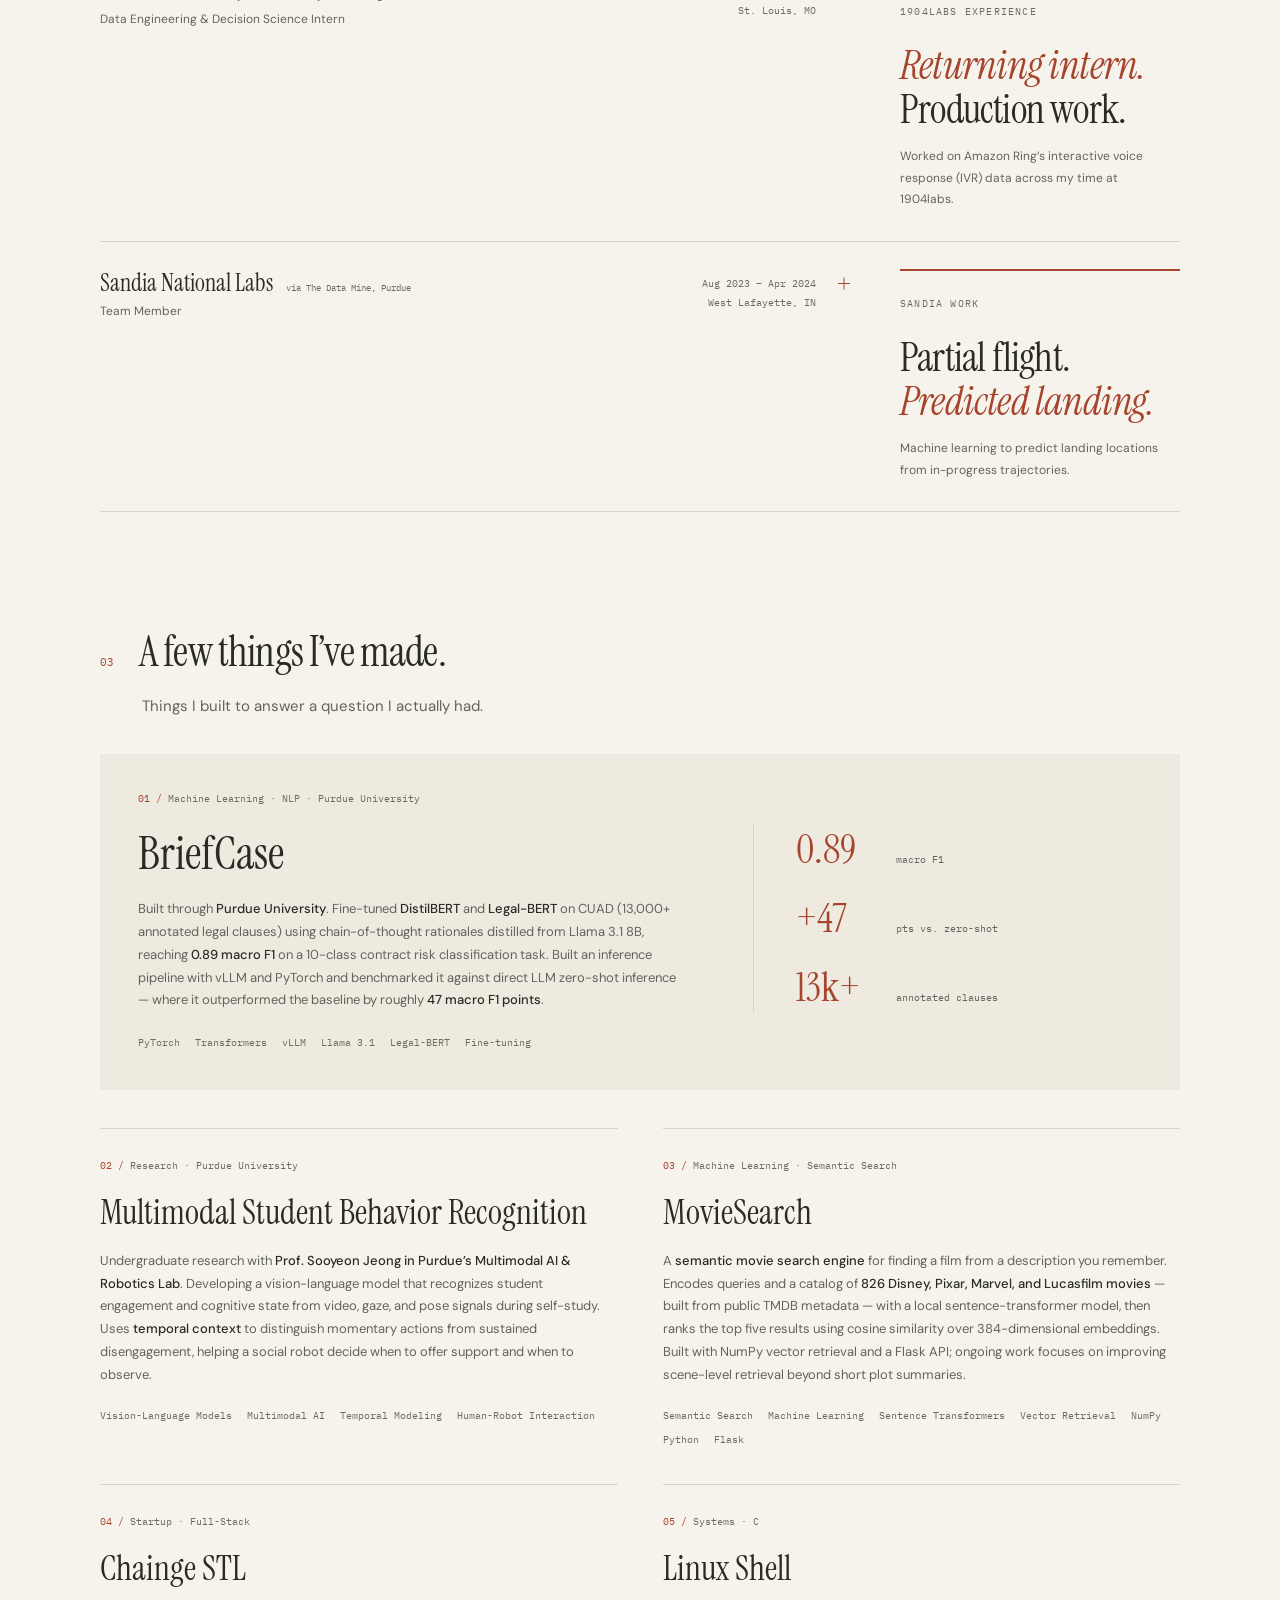
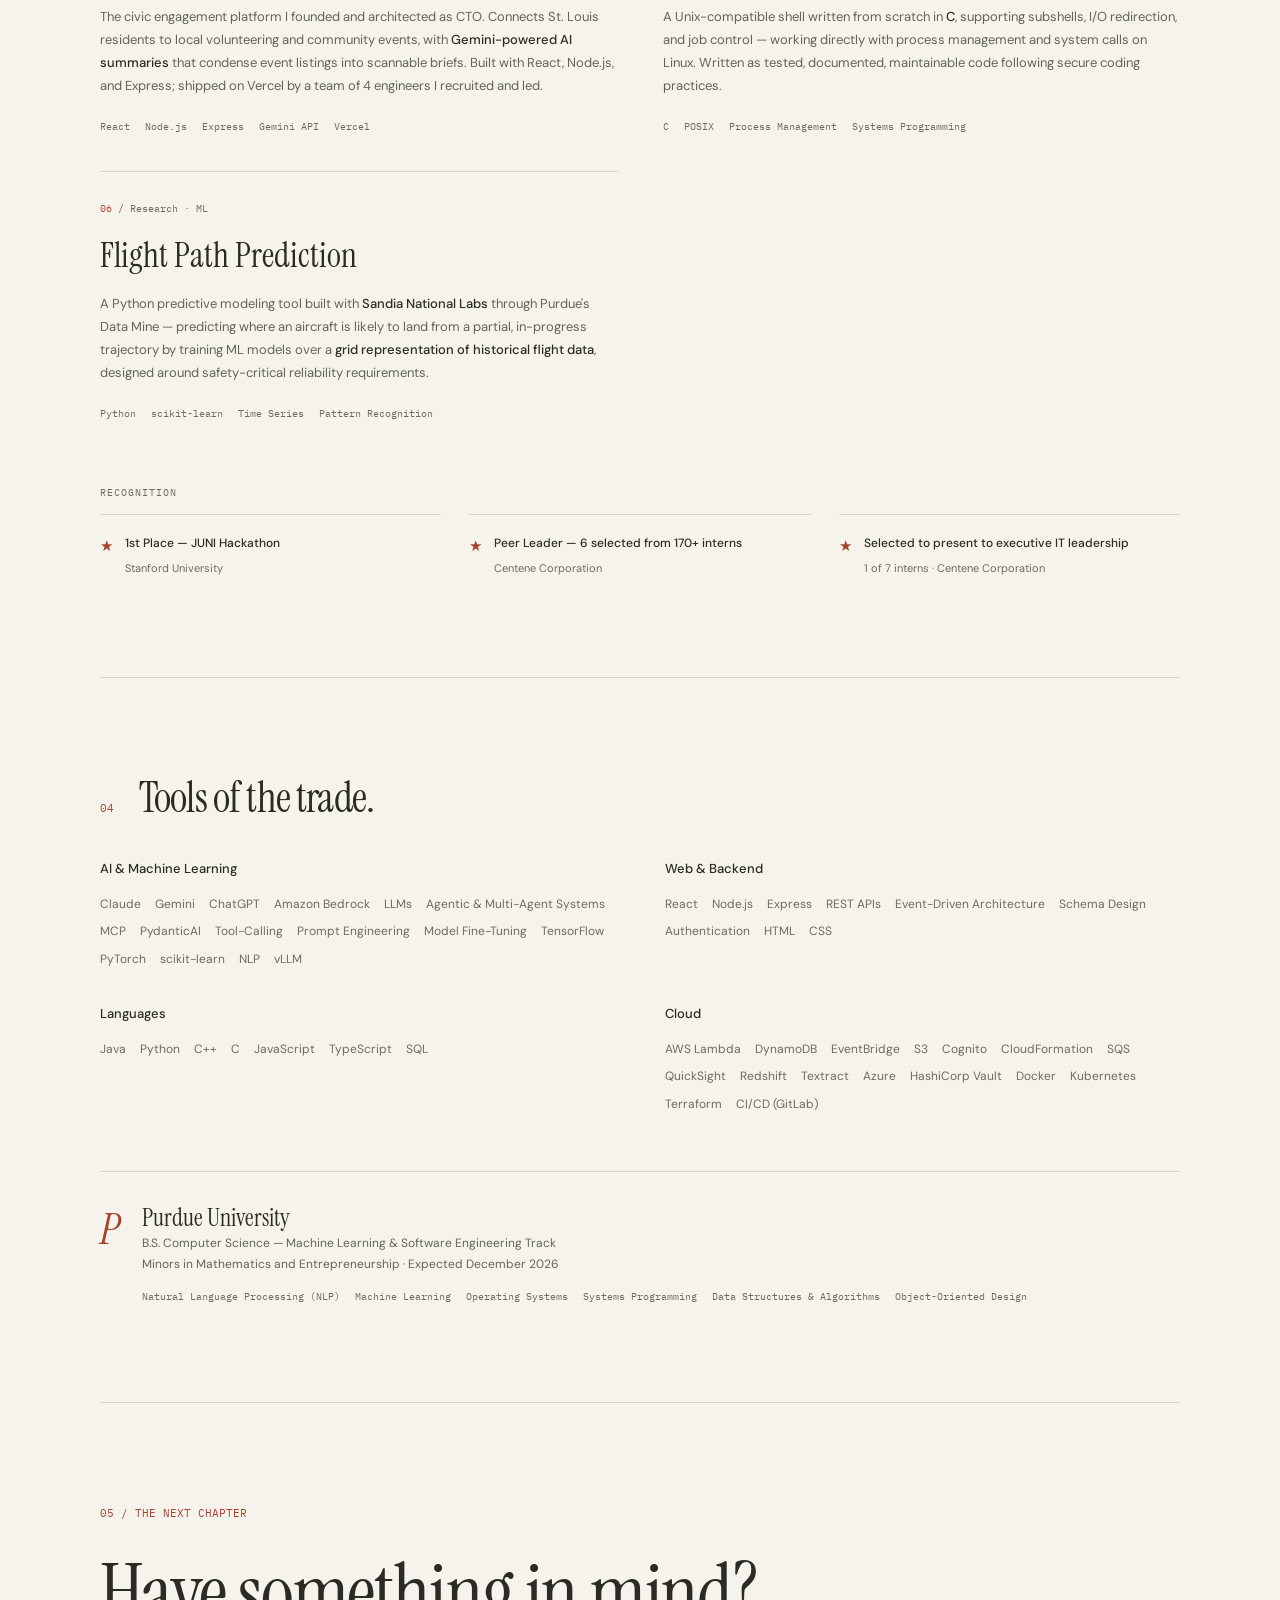
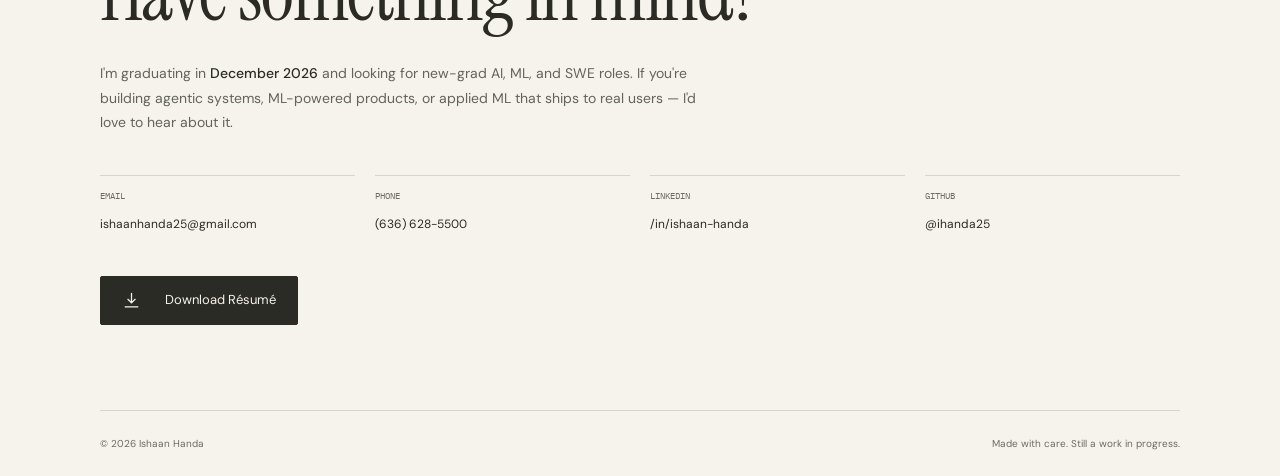
==== commit 0d04d760: "Add 1904labs detail; drop duplicated About callout Replaces the generic 1904labs bullet with the Ama" ====
--- a/index.html
+++ b/index.html
@@ -129,7 +129,6 @@
       </ul>
     </div>
 
-    <aside class="about-note reveal"><span class="note-label">A recent chapter</span><h3>From 24 hours<br>to <em>5 minutes.</em></h3><p>At Disney Animation, I built an agentic LLM application that reads unstructured tickets, decides what needs to happen, and carries it out end to end.</p><a class="text-link" href="#experience">The work behind the number ↗</a></aside>
   </div>
 </section>
 
@@ -273,7 +272,7 @@
           </div>
         <span class="expand-mark" aria-hidden="true"></span></summary><div class="job-detail">
         <ul class="tl-bullets">
-          <li>Contributed to <strong>data engineering and decision science</strong> initiatives for enterprise clients, building software and data solutions inside a human-centered design and agile delivery practice.</li>
+          <li>Worked on <strong>interactive voice response (IVR) data for Amazon Ring</strong> as part of 1904labs’ data engineering and decision science work.</li>
           <li>Returned across <strong>multiple internship terms</strong>, working alongside consultants, data scientists, and designers on production client engagements from pipeline development through cloud deployment.</li>
         </ul>
         <ul class="chips">
@@ -283,7 +282,7 @@
       <aside class="experience-impact" aria-label="1904labs experience">
         <span class="note-label">1904labs experience</span>
         <h3><em>Returning intern.</em><br>Production work.</h3>
-        <p>Multiple terms building data solutions for enterprise clients.</p>
+        <p>Worked on Amazon Ring’s interactive voice response (IVR) data across my time at 1904labs.</p>
       </aside>
     </li>
 
--- a/styles.css
+++ b/styles.css
@@ -3,7 +3,7 @@
 [data-theme=dark]{--bg:#20231f;--surface:#2a2e28;--text:#eeeade;--text-2:#bdbeb1;--text-3:#aaaD9d;--line:#45493e;--accent:#e69c7c;color-scheme:dark}
 *{box-sizing:border-box;margin:0;padding:0}html{scroll-behavior:smooth;scroll-padding-top:105px}body{font:15px/1.75 var(--sans);background:var(--bg);color:var(--text);-webkit-font-smoothing:antialiased}a{color:inherit;text-decoration:none}a,button,summary{ -webkit-tap-highlight-color:transparent}button{font:inherit;cursor:pointer}ul,ol{list-style:none}img{max-width:100%;display:block}svg{width:19px;height:19px;fill:none;stroke:currentColor;stroke-width:1.6;stroke-linecap:round;stroke-linejoin:round}::selection{background:var(--accent);color:var(--bg)}:focus-visible{outline:2px solid var(--accent);outline-offset:6px}.wrap{width:min(1080px,calc(100% - 100px));margin-inline:auto}.skip-link{position:fixed;top:-100px;left:20px;z-index:99;background:var(--bg);padding:12px}.skip-link:focus{top:12px}.grain,.glow{display:none}
 .nav{position:sticky;top:0;z-index:30;background:color-mix(in srgb,var(--bg) 94%,transparent);backdrop-filter:blur(16px)}.nav-inner{height:92px;display:flex;align-items:center;justify-content:space-between;gap:30px;border-bottom:1px solid var(--line)}.brand{display:flex;align-items:center;gap:13px}.brand-mark{font:italic 38px var(--serif);color:var(--accent)}.brand-name{font-size:13px;font-weight:500}.nav-links{display:flex;gap:25px;margin-left:auto}.nav-links a{font-size:12px;color:var(--text-2);position:relative}.nav-links a::after{content:'';position:absolute;left:0;right:100%;bottom:-6px;height:1px;background:var(--accent);transition:right .25s}.nav-links a:hover::after,.nav-links a.active::after{right:0}.nav-links a.active{color:var(--accent)}.nav-actions{display:flex;gap:18px;align-items:center}.icon-btn{display:grid;place-items:center;width:30px;height:34px;background:none;border:0;color:var(--text-2)}.i-moon{display:block}.i-sun{display:none}[data-theme=dark] .i-moon{display:none}[data-theme=dark] .i-sun{display:block}.menu-btn{display:none}.nav-progress{position:absolute;bottom:0;height:1px;background:var(--accent);width:0}.btn{display:inline-flex;align-items:center;justify-content:center;gap:24px;padding:12px 21px;border:1px solid var(--line);border-radius:2px;font-size:13px;transition:background .25s,transform .25s}.btn:hover{background:var(--surface);transform:translateY(-2px)}.btn-sm{padding:7px 13px;font-size:11px}.btn-primary{background:var(--text);color:var(--bg);border-color:var(--text)}.btn-primary:hover{background:var(--accent);border-color:var(--accent)}.text-link{display:inline-block;font-size:13px;border-bottom:1px solid var(--line);padding-bottom:3px}.text-link:hover{color:var(--accent);border-color:var(--accent)}
-.hero{padding-top:36px}.hero-meta{display:flex;justify-content:space-between;font:10px var(--mono);text-transform:uppercase;letter-spacing:.12em;color:var(--text-3)}.hero-layout{display:grid;grid-template-columns:1fr 240px;gap:70px;align-items:center;padding:80px 0 85px}.eyebrow{font-size:14px;margin-bottom:18px;color:var(--accent)}.hero-title{font:clamp(58px,6.6vw,88px)/.99 var(--serif);letter-spacing:-.035em;font-weight:400}.hero-title em{font-weight:400;color:var(--accent)}.hero-sub{max-width:450px;color:var(--text-2);font-size:15px;line-height:1.85;margin-top:26px}.hero-cta{display:flex;align-items:center;gap:30px;margin-top:30px}.portrait{position:relative;padding-top:20px;transform:rotate(3deg)}.portrait-frame{padding:10px;background:#e6e0d1;box-shadow:0 6px 16px #24271b13}.portrait img{width:220px;height:254px;object-fit:cover;filter:saturate(.65)}.portrait figcaption{font:23px var(--serif);margin-top:17px}.portrait figcaption span{display:block;font:10px var(--mono);margin-top:8px;color:var(--text-3)}.portrait-note{display:block;font:italic 17px var(--serif);color:var(--accent);margin-top:28px}.hero-foot{display:flex;justify-content:space-between;align-items:center;padding:23px 0;border-top:1px solid var(--line);border-bottom:1px solid var(--line);font-size:11px;color:var(--text-2)}.status-dot{display:inline-block;width:6px;height:6px;background:#677b50;border-radius:50%;margin-right:9px}.hero-foot a span{margin-left:20px}.section{padding-block:96px}.sec-head{display:flex;align-items:baseline;gap:25px;margin-bottom:36px}.sec-num{font:11px var(--mono);color:var(--accent)}h2{font:42px/1.15 var(--serif);letter-spacing:-.02em;font-weight:400}.sec-lede{color:var(--text-2);margin:-20px 0 35px;padding-left:42px}.about-grid{display:grid;grid-template-columns:1.55fr 1fr;gap:85px}.about-copy p{margin-bottom:18px;color:var(--text-2)}strong{font-weight:500;color:var(--text)}.about-facts{margin-top:29px}.about-facts li{display:flex;gap:20px;padding:9px 0;border-bottom:1px solid var(--line);font-size:12px}.about-facts span{flex:0 0 76px;color:var(--text-3);font:10px/2 var(--mono)}.about-note{align-self:start;border-top:2px solid var(--accent);padding:22px 0}.note-label{font:10px var(--mono);text-transform:uppercase;letter-spacing:.12em;color:var(--text-3)}.about-note h3{font:43px/1.1 var(--serif);margin:25px 0 20px}.about-note em{color:var(--accent);font-weight:400}.about-note p{font-size:13px;color:var(--text-2);margin-bottom:22px}
+.hero{padding-top:36px}.hero-meta{display:flex;justify-content:space-between;font:10px var(--mono);text-transform:uppercase;letter-spacing:.12em;color:var(--text-3)}.hero-layout{display:grid;grid-template-columns:1fr 240px;gap:70px;align-items:center;padding:80px 0 85px}.eyebrow{font-size:14px;margin-bottom:18px;color:var(--accent)}.hero-title{font:clamp(58px,6.6vw,88px)/.99 var(--serif);letter-spacing:-.035em;font-weight:400}.hero-title em{font-weight:400;color:var(--accent)}.hero-sub{max-width:450px;color:var(--text-2);font-size:15px;line-height:1.85;margin-top:26px}.hero-cta{display:flex;align-items:center;gap:30px;margin-top:30px}.portrait{position:relative;padding-top:20px;transform:rotate(3deg)}.portrait-frame{padding:10px;background:#e6e0d1;box-shadow:0 6px 16px #24271b13}.portrait img{width:220px;height:254px;object-fit:cover;filter:saturate(.65)}.portrait figcaption{font:23px var(--serif);margin-top:17px}.portrait figcaption span{display:block;font:10px var(--mono);margin-top:8px;color:var(--text-3)}.portrait-note{display:block;font:italic 17px var(--serif);color:var(--accent);margin-top:28px}.hero-foot{display:flex;justify-content:space-between;align-items:center;padding:23px 0;border-top:1px solid var(--line);border-bottom:1px solid var(--line);font-size:11px;color:var(--text-2)}.status-dot{display:inline-block;width:6px;height:6px;background:#677b50;border-radius:50%;margin-right:9px}.hero-foot a span{margin-left:20px}.section{padding-block:96px}.sec-head{display:flex;align-items:baseline;gap:25px;margin-bottom:36px}.sec-num{font:11px var(--mono);color:var(--accent)}h2{font:42px/1.15 var(--serif);letter-spacing:-.02em;font-weight:400}.sec-lede{color:var(--text-2);margin:-20px 0 35px;padding-left:42px}.about-grid{display:grid;grid-template-columns:minmax(0,760px);gap:0}.about-copy p{margin-bottom:18px;color:var(--text-2)}strong{font-weight:500;color:var(--text)}.about-facts{margin-top:29px}.about-facts li{display:flex;gap:20px;padding:9px 0;border-bottom:1px solid var(--line);font-size:12px}.about-facts span{flex:0 0 76px;color:var(--text-3);font:10px/2 var(--mono)}.about-note{align-self:start;border-top:2px solid var(--accent);padding:22px 0}.note-label{font:10px var(--mono);text-transform:uppercase;letter-spacing:.12em;color:var(--text-3)}.about-note h3{font:43px/1.1 var(--serif);margin:25px 0 20px}.about-note em{color:var(--accent);font-weight:400}.about-note p{font-size:13px;color:var(--text-2);margin-bottom:22px}
 #experience{border-top:1px solid var(--line)}.timeline{border-top:1px solid var(--line)}.tl-marker{display:none}.tl-item{border-bottom:1px solid var(--line)}.tl-card{padding:0}.tl-head{list-style:none;cursor:pointer;position:relative;display:flex;align-items:center;justify-content:space-between;gap:20px;padding:25px 36px 25px 0}.tl-head::-webkit-details-marker{display:none}.tl-head>div:first-child{display:flex;flex-direction:column-reverse}.tl-org{font:24px var(--serif);margin-bottom:5px}.tl-role{font:12px var(--sans);color:var(--text-2)}.org-note{font:9px var(--mono);color:var(--text-3);margin-left:9px}.tl-meta{display:flex;flex-direction:column;text-align:right;font:10px/1.9 var(--mono);color:var(--text-3)}.expand-mark{position:absolute;right:2px;top:36px;width:12px;height:12px}.expand-mark:before,.expand-mark:after{content:'';position:absolute;background:var(--accent);width:12px;height:1px;top:5px}.expand-mark:after{transform:rotate(90deg);transition:transform .25s}.tl-card[open] .expand-mark:after{transform:rotate(0)}.tl-card[open] .tl-org,.tl-head:hover .tl-org{color:var(--accent)}.job-detail{padding:0 80px 30px 0;max-width:880px}.tl-bullets li{position:relative;padding-left:18px;margin:0 0 12px;color:var(--text-2);font-size:13px;line-height:1.8}.tl-bullets li:before{content:'↳';position:absolute;left:0;color:var(--accent)}.chips{display:flex;flex-wrap:wrap;gap:5px 15px;margin-top:20px}.chips li{font:10px/1.9 var(--mono);color:var(--text-3)}
 #projects{padding-top:20px}.proj-grid{display:grid;grid-template-columns:1fr 1fr;gap:0 45px;counter-reset:project}.proj{padding:30px 0 35px;border-top:1px solid var(--line);position:relative;counter-increment:project}.proj-top{display:flex;align-items:center;justify-content:space-between;margin-bottom:18px}.proj-tag{font:10px var(--mono);color:var(--text-3)}.proj-tag:before{content:'0' counter(project) ' / ';color:var(--accent)}.proj-links:empty{display:none}.proj-title{font:34px var(--serif);margin-bottom:15px;font-weight:400}.proj-desc{font-size:13px;color:var(--text-2)}.proj-feature{grid-column:1/-1;background:var(--surface);border:0;padding:38px;margin-bottom:38px;display:grid;grid-template-columns:1.4fr 1fr;gap:0 70px}.proj-feature .proj-top,.proj-feature .chips{grid-column:1/-1}.proj-feature .proj-title{font-size:46px}.proj-feature .proj-desc{grid-column:1;grid-row:3}.proj-metrics{grid-column:2;grid-row:2/4;display:flex;flex-direction:column;justify-content:center;gap:17px;border-left:1px solid var(--line);padding-left:42px}.proj-metrics li{display:flex;align-items:baseline;gap:15px}.proj-metrics b{font:40px var(--serif);color:var(--accent);min-width:85px}.proj-metrics span{font:10px var(--mono);color:var(--text-2)}.awards{margin-top:28px}.awards-title{font:10px var(--mono);text-transform:uppercase;letter-spacing:.1em;margin-bottom:15px;color:var(--text-3)}.award-list{display:grid;grid-template-columns:repeat(3,1fr);gap:28px}.award{border-top:1px solid var(--line);padding-top:18px;display:flex;gap:12px}.award-ico{color:var(--accent)}.award b{display:block;font-size:12px;font-weight:500}.award span:not(.award-ico){font-size:11px;color:var(--text-3)}
 #skills{border-top:1px solid var(--line)}.skills-grid{display:grid;grid-template-columns:1fr 1fr;gap:32px 50px}.skill-card h3{font-size:13px;font-weight:500}.sk-ico{display:none}.skill-card .chips{margin-top:12px;gap:5px 14px}.skill-card .chips li{font-family:var(--sans);font-size:12px}.edu{display:flex;gap:22px;margin-top:55px;padding-top:30px;border-top:1px solid var(--line)}.edu-mark{font:italic 42px var(--serif);color:var(--accent)}.edu-body h3{font:24px var(--serif)}.edu-deg,.edu-min{font-size:12px;color:var(--text-2)}.edu .chips{margin-top:12px}.contact{border-top:1px solid var(--line);padding-bottom:85px}.contact-title{font-size:clamp(50px,7vw,80px);margin:22px 0}.contact-sub{max-width:600px;color:var(--text-2);font-size:14px}.contact-links{display:grid;grid-template-columns:repeat(4,1fr);gap:20px;margin:40px 0}.clink{border-top:1px solid var(--line);padding-top:14px}.clink-label{display:block;font:9px var(--mono);color:var(--text-3);text-transform:uppercase;margin-bottom:9px}.clink-val{font-size:12px;overflow-wrap:anywhere}.clink:hover{color:var(--accent)}.footer-inner{padding:24px 0;border-top:1px solid var(--line);display:flex;justify-content:space-between;gap:20px;font-size:10px;color:var(--text-3)}
